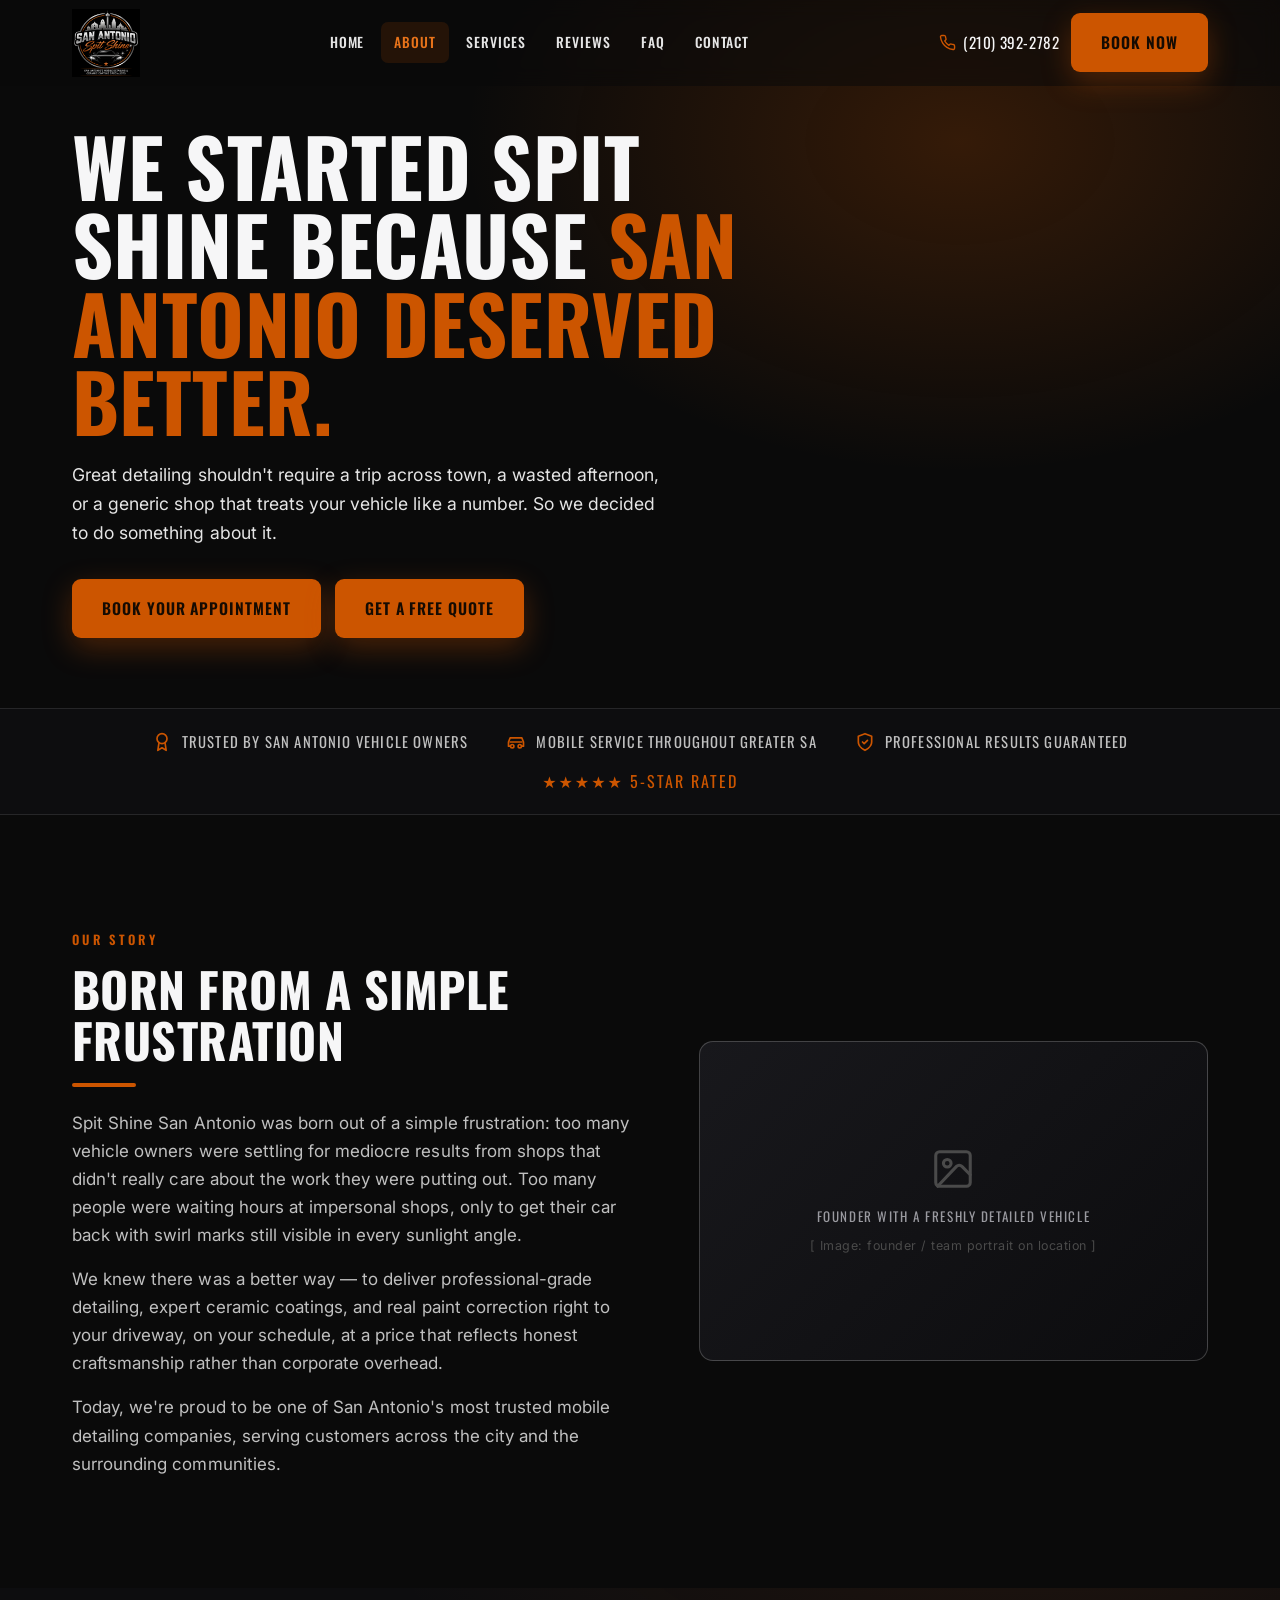
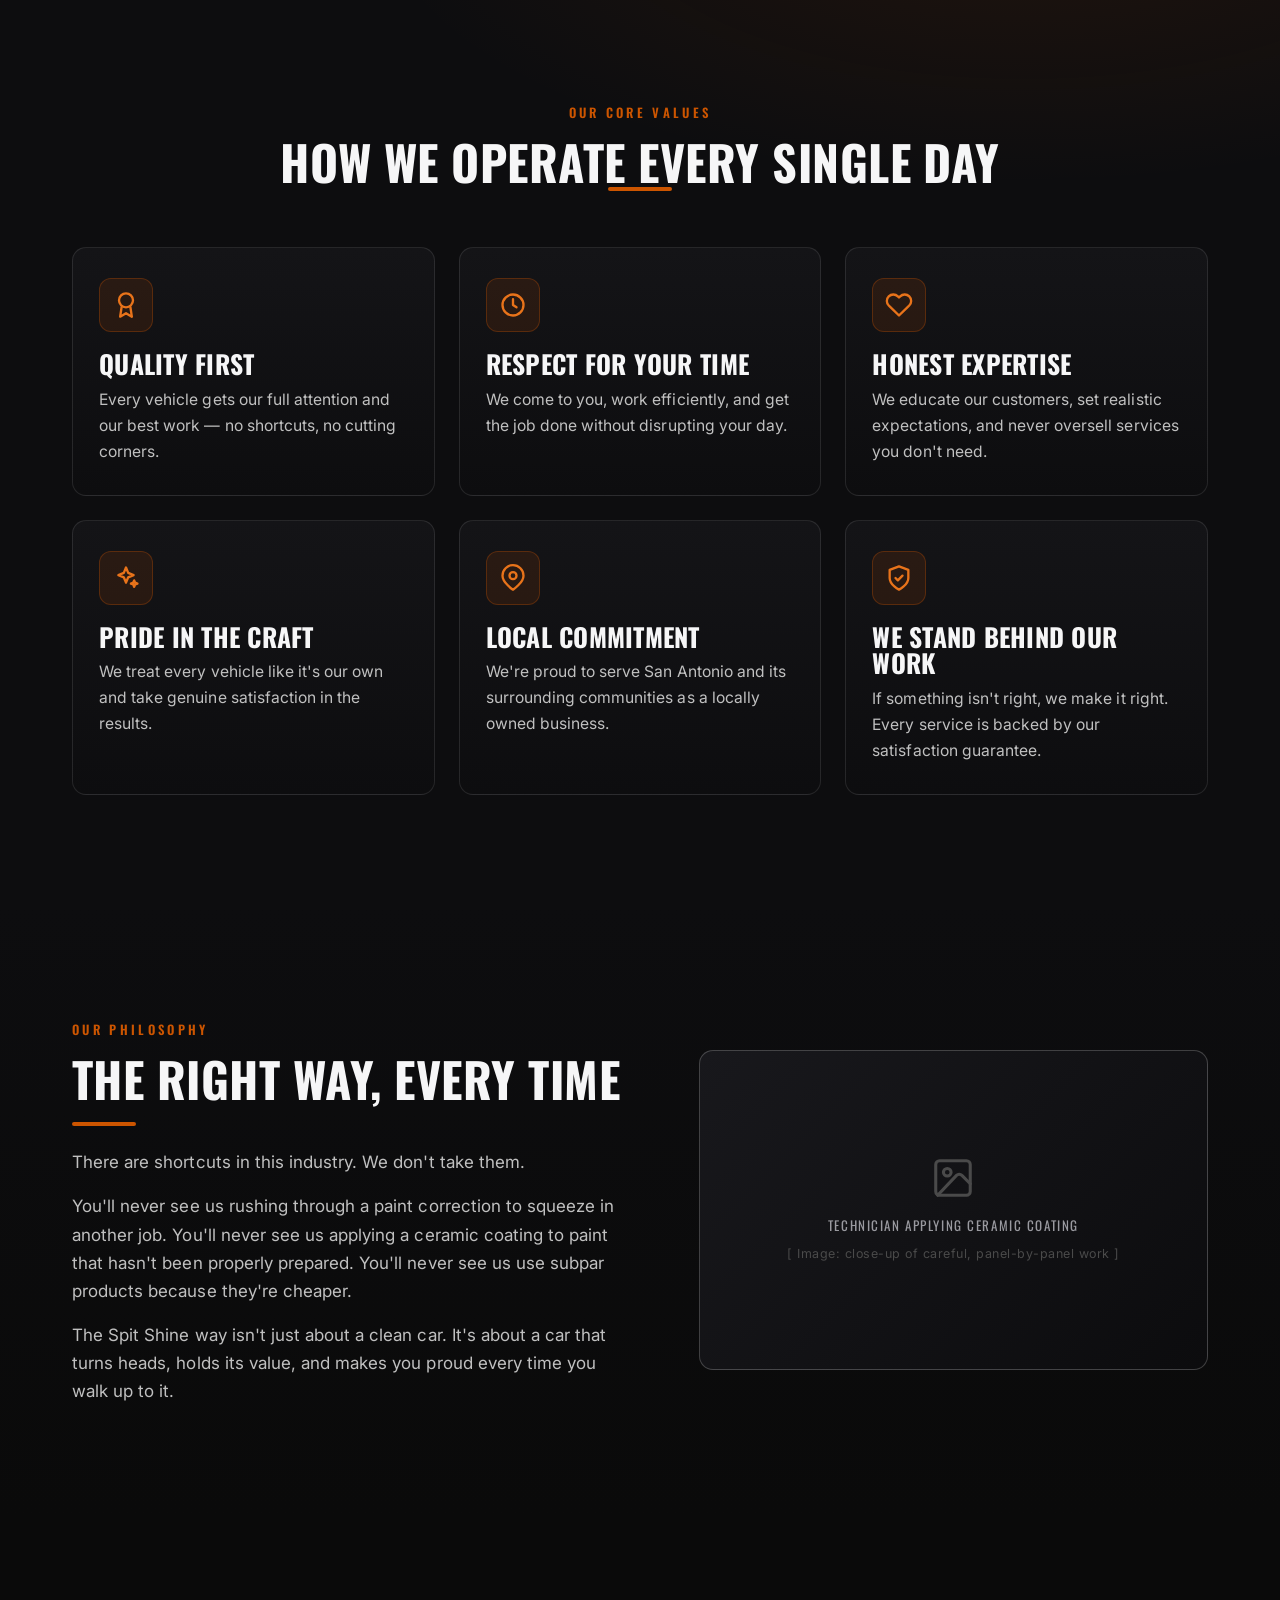
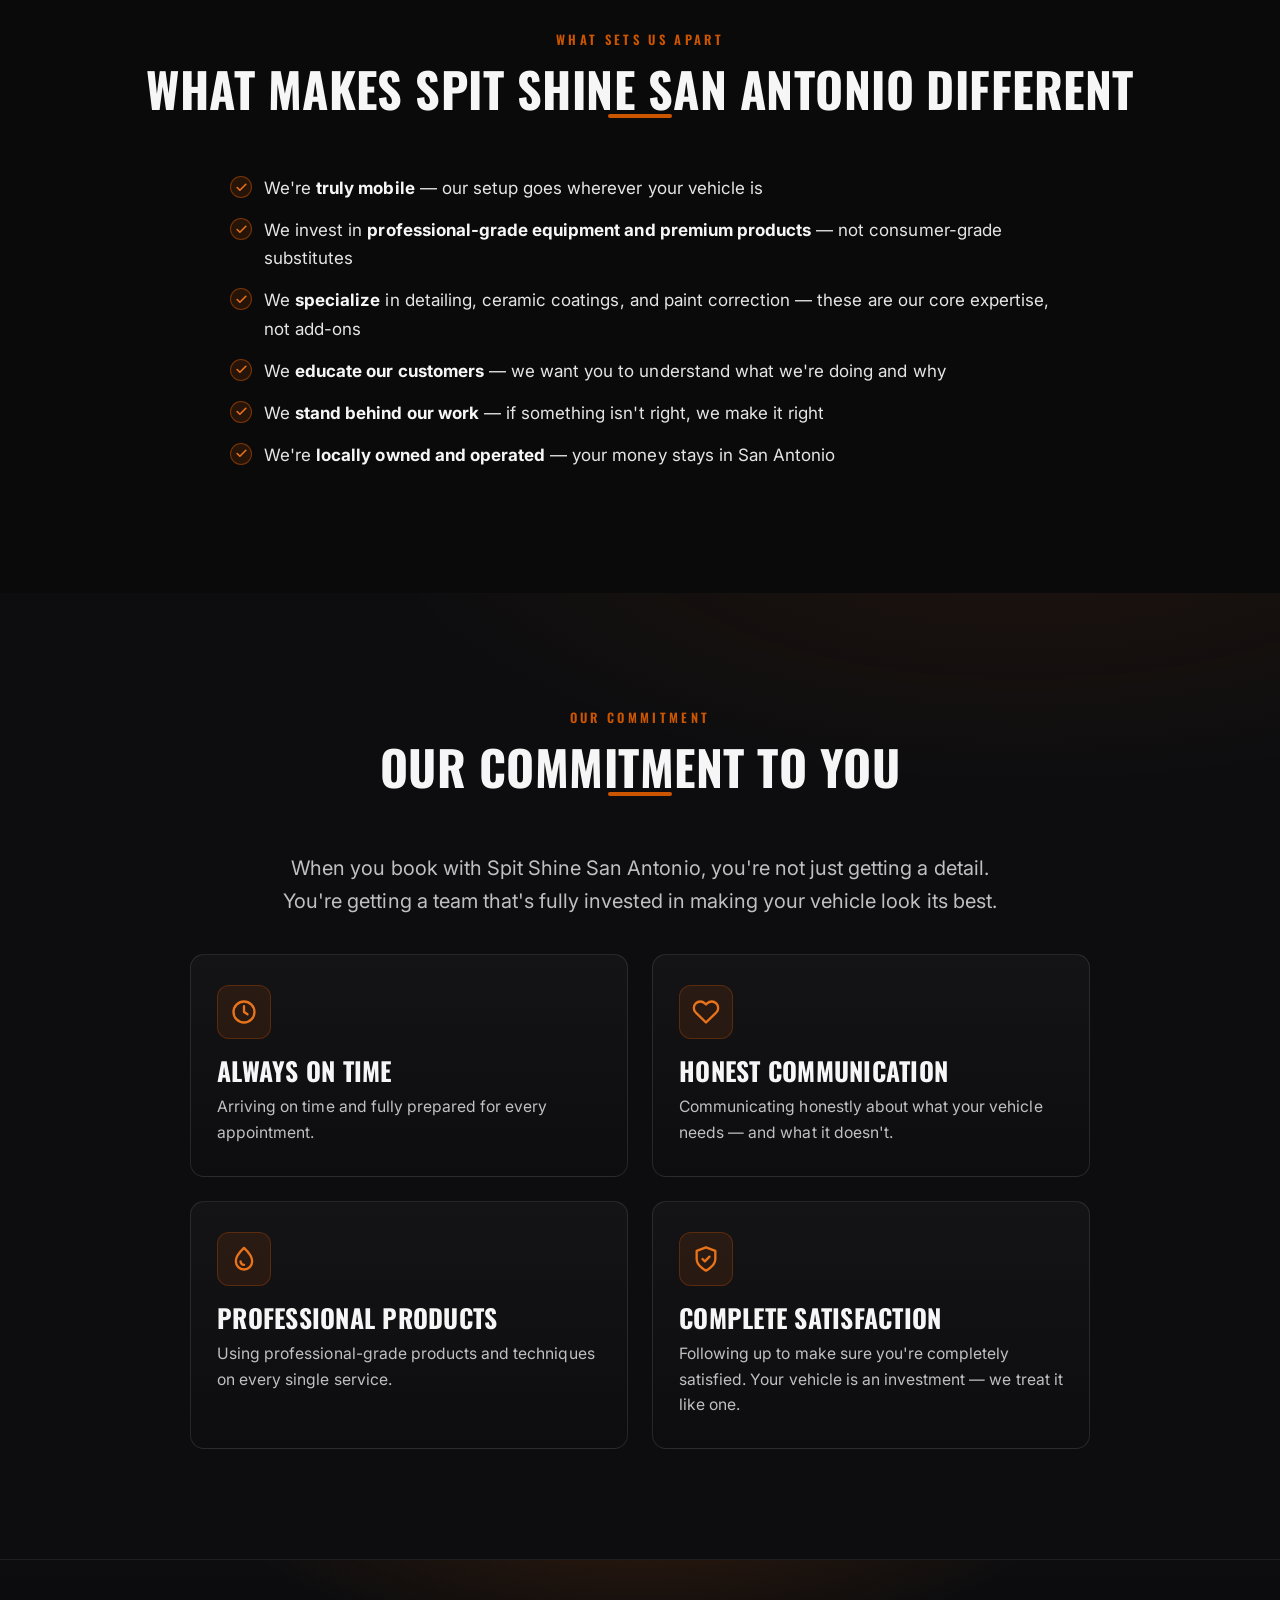
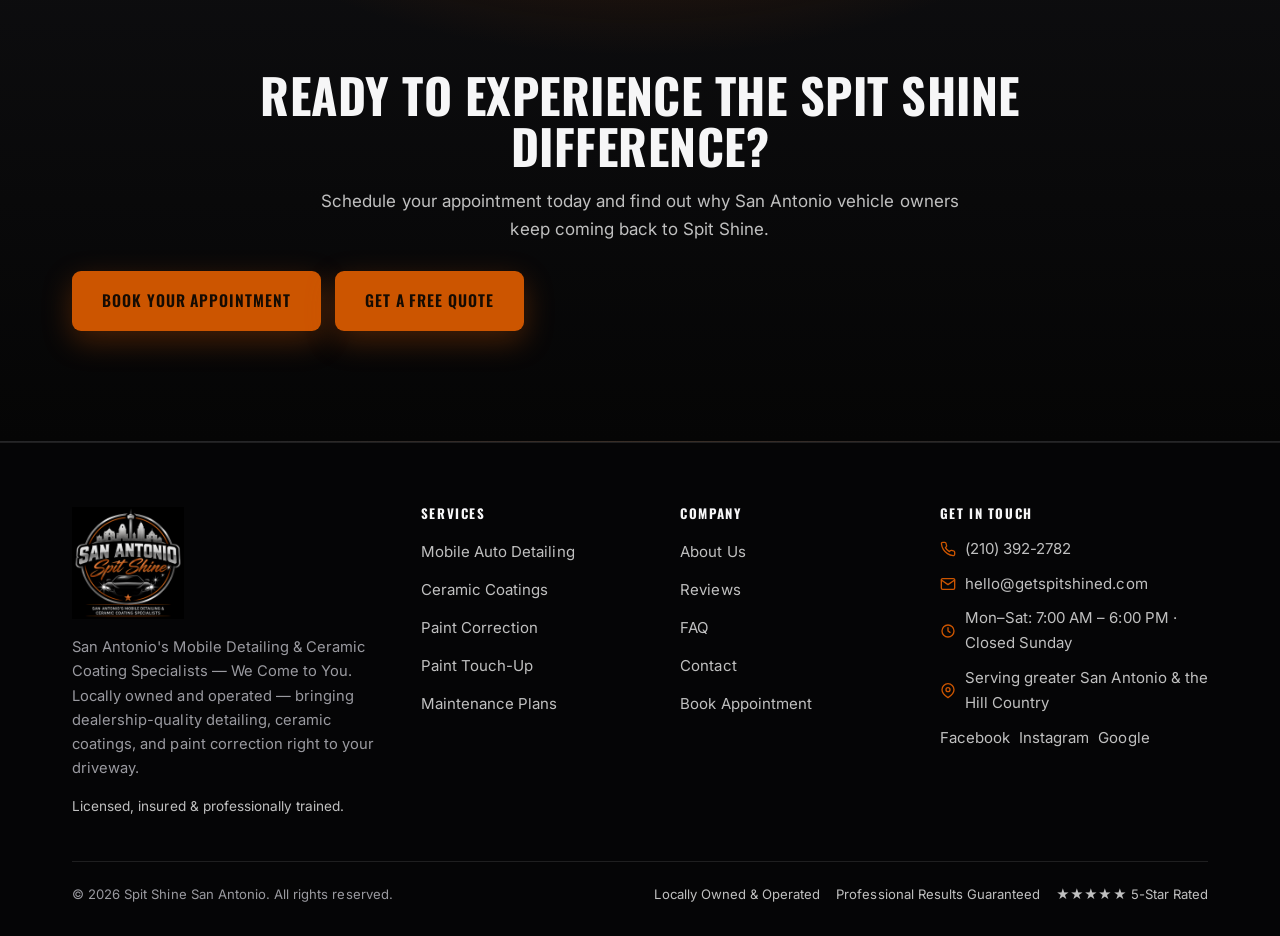
==== about.html @ 0feaf675 "SEO: set canonical domain to getspitshined.com + strengthen metadata - Point CONFIG["domain"] at htt" ====
<!DOCTYPE html>
<html lang="en">
<head>
<meta charset="UTF-8">
<meta name="viewport" content="width=device-width, initial-scale=1">
<title>About Spit Shine San Antonio | Locally Owned Mobile Detailing Experts</title>
<meta name="description" content="Learn about Spit Shine San Antonio — a locally owned mobile detailing, ceramic coating, and paint correction company serving the greater San Antonio area.">
<meta name="robots" content="index, follow, max-image-preview:large">
<link rel="canonical" href="https://getspitshined.com/about.html">
<meta name="theme-color" content="#0A0A0A">
<meta name="author" content="Spit Shine San Antonio">
<meta name="geo.region" content="US-TX">
<meta name="geo.placename" content="San Antonio, Texas">
<meta property="og:type" content="website">
<meta property="og:title" content="About Spit Shine San Antonio | Locally Owned Mobile Detailing Experts">
<meta property="og:description" content="Learn about Spit Shine San Antonio — a locally owned mobile detailing, ceramic coating, and paint correction company serving the greater San Antonio area.">
<meta property="og:site_name" content="Spit Shine San Antonio">
<meta property="og:locale" content="en_US">
<meta property="og:url" content="https://getspitshined.com/about.html">
<meta property="og:image" content="https://getspitshined.com/assets/logo.png">
<meta property="og:image:width" content="512">
<meta property="og:image:height" content="512">
<meta property="og:image:alt" content="Spit Shine San Antonio logo">
<meta name="twitter:card" content="summary_large_image">
<meta name="twitter:title" content="About Spit Shine San Antonio | Locally Owned Mobile Detailing Experts">
<meta name="twitter:description" content="Learn about Spit Shine San Antonio — a locally owned mobile detailing, ceramic coating, and paint correction company serving the greater San Antonio area.">
<meta name="twitter:image" content="https://getspitshined.com/assets/logo.png">
<link rel="icon" type="image/png" sizes="64x64" href="assets/favicon.png">
<link rel="apple-touch-icon" href="assets/logo.png">
<link rel="preconnect" href="https://fonts.googleapis.com">
<link rel="preconnect" href="https://fonts.gstatic.com" crossorigin>
<link href="https://fonts.googleapis.com/css2?family=Oswald:wght@500;600;700&family=Inter:wght@400;500;600;700&display=swap" rel="stylesheet">
<link rel="stylesheet" href="css/styles.css">
<link href="https://assets.calendly.com/assets/external/widget.css" rel="stylesheet">
<script src="https://assets.calendly.com/assets/external/widget.js" type="text/javascript" async></script>
<script type="application/ld+json">{"@context": "https://schema.org", "@type": "AutoDetailing", "@id": "https://getspitshined.com/#business", "name": "Spit Shine San Antonio", "image": "https://getspitshined.com/assets/logo.png", "logo": "https://getspitshined.com/assets/logo.png", "url": "https://getspitshined.com", "telephone": "+12103922782", "email": "hello@getspitshined.com", "priceRange": "$$", "slogan": "San Antonio's Mobile Detailing & Ceramic Coating Specialists \u2014 We Come to You.", "description": "Locally owned mobile auto detailing, ceramic coating, and paint correction serving San Antonio, TX and surrounding areas. We come to you.", "address": {"@type": "PostalAddress", "addressLocality": "San Antonio", "addressRegion": "TX", "addressCountry": "US"}, "geo": {"@type": "GeoCoordinates", "latitude": 29.4241, "longitude": -98.4936}, "areaServed": [{"@type": "City", "name": "San Antonio"}, {"@type": "City", "name": "Boerne"}, {"@type": "City", "name": "New Braunfels"}, {"@type": "City", "name": "Schertz"}, {"@type": "City", "name": "Cibolo"}, {"@type": "City", "name": "Converse"}, {"@type": "City", "name": "Universal City"}, {"@type": "City", "name": "Helotes"}, {"@type": "City", "name": "Leon Valley"}, {"@type": "City", "name": "Alamo Heights"}, {"@type": "City", "name": "Stone Oak"}, {"@type": "City", "name": "Windcrest"}, {"@type": "City", "name": "Live Oak"}, {"@type": "City", "name": "Olmos Park"}], "openingHoursSpecification": [{"@type": "OpeningHoursSpecification", "dayOfWeek": ["Monday", "Tuesday", "Wednesday", "Thursday", "Friday", "Saturday"], "opens": "07:00", "closes": "18:00"}], "sameAs": [], "makesOffer": [{"@type": "Offer", "itemOffered": {"@type": "Service", "name": "Mobile Auto Detailing"}}, {"@type": "Offer", "itemOffered": {"@type": "Service", "name": "Ceramic Coating"}}, {"@type": "Offer", "itemOffered": {"@type": "Service", "name": "Paint Correction"}}, {"@type": "Offer", "itemOffered": {"@type": "Service", "name": "Paint Touch-Up"}}]}</script>
</head>
<body data-calendly="https://calendly.com/faulkner-rob14?background_color=000000&text_color=cb5b11&primary_color=9a9a9a">
<a class="skip-link" href="#main" style="position:absolute;left:-9999px;top:0;background:var(--orange);color:#150b02;padding:10px 16px;z-index:200;border-radius:0 0 8px 0;" onfocus="this.style.left='0'" onblur="this.style.left='-9999px'">Skip to content</a>
<header class="site-header">
  <div class="container nav">
    <a class="brand" href="index.html" aria-label="Spit Shine San Antonio home">
      <img class="brand-logo brand-logo--nav" src="assets/logo.png" width="512" height="512"
           alt="San Antonio Spit Shine — Mobile Detailing &amp; Ceramic Coating Specialists"
           decoding="async">
    </a>
    <nav class="nav-links" aria-label="Primary"><a href="index.html">Home</a><a href="about.html" class="active">About</a><a href="services.html">Services</a><a href="reviews.html">Reviews</a><a href="faq.html">FAQ</a><a href="contact.html">Contact</a></nav>
    <div class="nav-cta">
      <a class="nav-phone" href="tel:+12103922782"><svg viewBox="0 0 24 24" fill="none" stroke="currentColor" stroke-width="2" stroke-linecap="round" stroke-linejoin="round"><path d="M22 16.92v3a2 2 0 0 1-2.18 2 19.79 19.79 0 0 1-8.63-3.07 19.5 19.5 0 0 1-6-6 19.79 19.79 0 0 1-3.07-8.67A2 2 0 0 1 4.11 2h3a2 2 0 0 1 2 1.72c.13.96.36 1.9.7 2.81a2 2 0 0 1-.45 2.11L8.09 9.91a16 16 0 0 0 6 6l1.27-1.27a2 2 0 0 1 2.11-.45c.91.34 1.85.57 2.81.7A2 2 0 0 1 22 16.92z"/></svg>(210) 392-2782</a>
      <a class="btn btn-primary" href="book.html">Book Now</a>
      <button class="nav-toggle" aria-label="Toggle menu" aria-expanded="false" aria-controls="primary-nav"><span></span></button>
    </div>
  </div>
</header>
<main id="main">
<section class="hero hero--page">
  <div class="hero-bg"></div>
  <div class="container"><div class="hero-inner reveal">
    <h1>We Started Spit Shine Because <span class="accent">San Antonio Deserved Better.</span></h1><p class="hero-sub">Great detailing shouldn't require a trip across town, a wasted afternoon, or a generic shop that treats your vehicle like a number. So we decided to do something about it.</p><div class="btn-row"><a class="btn btn-primary" href="book.html">Book Your Appointment</a><a class="btn btn-primary" href="contact.html">Get a Free Quote</a></div>
  </div></div>
</section>
<section class="trustbar"><div class="container"><div class="trust-item"><svg viewBox="0 0 24 24" fill="none" stroke="currentColor" stroke-width="2" stroke-linecap="round" stroke-linejoin="round"><circle cx="12" cy="8" r="6"/><path d="M8.21 13.89 7 22l5-3 5 3-1.21-8.11"/></svg><span>Trusted by San Antonio Vehicle Owners</span></div><div class="trust-item"><svg viewBox="0 0 24 24" fill="none" stroke="currentColor" stroke-width="2" stroke-linecap="round" stroke-linejoin="round"><path d="M5 17H3v-5l2-5h14l2 5v5h-2"/><path d="M5 12h14"/><circle cx="7.5" cy="17" r="2"/><circle cx="16.5" cy="17" r="2"/></svg><span>Mobile Service Throughout Greater SA</span></div><div class="trust-item"><svg viewBox="0 0 24 24" fill="none" stroke="currentColor" stroke-width="2" stroke-linecap="round" stroke-linejoin="round"><path d="M12 22s8-4 8-10V5l-8-3-8 3v7c0 6 8 10 8 10z"/><polyline points="9 12 11 14 15 10"/></svg><span>Professional Results Guaranteed</span></div><div class="trust-item"><span class="stars">★★★★★ 5-Star Rated</span></div></div></section><section class="section"><div class="container"><div class="split">
          <div class="body reveal">
            <span class="eyebrow">Our Story</span>
            <h2>Born From a Simple Frustration</h2>
            <div class="divider-orange" style="margin-bottom:22px"></div>
            <p>Spit Shine San Antonio was born out of a simple frustration: too many vehicle owners
            were settling for mediocre results from shops that didn't really care about the work they
            were putting out. Too many people were waiting hours at impersonal shops, only to get their
            car back with swirl marks still visible in every sunlight angle.</p>
            <p>We knew there was a better way — to deliver professional-grade detailing, expert ceramic
            coatings, and real paint correction right to your driveway, on your schedule, at a price that
            reflects honest craftsmanship rather than corporate overhead.</p>
            <p>Today, we're proud to be one of San Antonio's most trusted mobile detailing companies,
            serving customers across the city and the surrounding communities.</p>
          </div>
          <div class="media reveal"><div class="ph"><svg viewBox="0 0 24 24" fill="none" stroke="currentColor" stroke-width="1.6" stroke-linecap="round" stroke-linejoin="round"><rect x="3" y="3" width="18" height="18" rx="2"/><circle cx="9" cy="9" r="2"/><path d="m21 15-4.35-4.35a2 2 0 0 0-2.83 0L4 21"/></svg>Founder With a Freshly Detailed Vehicle<small>[ Image: founder / team portrait on location ]</small></div></div>
        </div></div></section><section class="section section--alt"><div class="container"><div class="section-head center reveal"><span class="eyebrow">Our Core Values</span><h2>How We Operate Every Single Day</h2><div class="divider-orange"></div></div>
        <div class="grid grid-3">
          <div class="card reveal"><div class="icon"><svg viewBox="0 0 24 24" fill="none" stroke="currentColor" stroke-width="2" stroke-linecap="round" stroke-linejoin="round"><circle cx="12" cy="8" r="6"/><path d="M8.21 13.89 7 22l5-3 5 3-1.21-8.11"/></svg></div><h3>Quality First</h3><p>Every vehicle gets our full attention and our best work — no shortcuts, no cutting corners.</p></div>
          <div class="card reveal"><div class="icon"><svg viewBox="0 0 24 24" fill="none" stroke="currentColor" stroke-width="2" stroke-linecap="round" stroke-linejoin="round"><circle cx="12" cy="12" r="9"/><polyline points="12 7 12 12 15 14"/></svg></div><h3>Respect for Your Time</h3><p>We come to you, work efficiently, and get the job done without disrupting your day.</p></div>
          <div class="card reveal"><div class="icon"><svg viewBox="0 0 24 24" fill="none" stroke="currentColor" stroke-width="2" stroke-linecap="round" stroke-linejoin="round"><path d="M20.8 4.6a5.5 5.5 0 0 0-7.8 0L12 5.6l-1-1a5.5 5.5 0 0 0-7.8 7.8l1 1L12 21l7.8-7.6 1-1a5.5 5.5 0 0 0 0-7.8z"/></svg></div><h3>Honest Expertise</h3><p>We educate our customers, set realistic expectations, and never oversell services you don't need.</p></div>
          <div class="card reveal"><div class="icon"><svg viewBox="0 0 24 24" fill="none" stroke="currentColor" stroke-width="2" stroke-linecap="round" stroke-linejoin="round"><path d="M12 3l1.9 4.6L18.5 9.5 13.9 11.4 12 16l-1.9-4.6L5.5 9.5l4.6-1.9L12 3z"/><path d="M19 14l.8 2 2 .8-2 .8-.8 2-.8-2-2-.8 2-.8.8-2z"/></svg></div><h3>Pride in the Craft</h3><p>We treat every vehicle like it's our own and take genuine satisfaction in the results.</p></div>
          <div class="card reveal"><div class="icon"><svg viewBox="0 0 24 24" fill="none" stroke="currentColor" stroke-width="2" stroke-linecap="round" stroke-linejoin="round"><path d="M21 10c0 6-9 12-9 12s-9-6-9-12a9 9 0 0 1 18 0z"/><circle cx="12" cy="10" r="3"/></svg></div><h3>Local Commitment</h3><p>We're proud to serve San Antonio and its surrounding communities as a locally owned business.</p></div>
          <div class="card reveal"><div class="icon"><svg viewBox="0 0 24 24" fill="none" stroke="currentColor" stroke-width="2" stroke-linecap="round" stroke-linejoin="round"><path d="M12 22s8-4 8-10V5l-8-3-8 3v7c0 6 8 10 8 10z"/><polyline points="9 12 11 14 15 10"/></svg></div><h3>We Stand Behind Our Work</h3><p>If something isn't right, we make it right. Every service is backed by our satisfaction guarantee.</p></div>
        </div></div></section><section class="section section--panel"><div class="container"><div class="split reverse">
          <div class="media reveal"><div class="ph"><svg viewBox="0 0 24 24" fill="none" stroke="currentColor" stroke-width="1.6" stroke-linecap="round" stroke-linejoin="round"><rect x="3" y="3" width="18" height="18" rx="2"/><circle cx="9" cy="9" r="2"/><path d="m21 15-4.35-4.35a2 2 0 0 0-2.83 0L4 21"/></svg>Technician Applying Ceramic Coating<small>[ Image: close-up of careful, panel-by-panel work ]</small></div></div>
          <div class="body reveal">
            <span class="eyebrow">Our Philosophy</span>
            <h2>The Right Way, Every Time</h2>
            <div class="divider-orange" style="margin-bottom:22px"></div>
            <p>There are shortcuts in this industry. We don't take them.</p>
            <p>You'll never see us rushing through a paint correction to squeeze in another job. You'll
            never see us applying a ceramic coating to paint that hasn't been properly prepared. You'll
            never see us use subpar products because they're cheaper.</p>
            <p>The Spit Shine way isn't just about a clean car. It's about a car that turns heads,
            holds its value, and makes you proud every time you walk up to it.</p>
          </div>
        </div></div></section><section class="section"><div class="container"><div class="section-head center reveal"><span class="eyebrow">What Sets Us Apart</span><h2>What Makes Spit Shine San Antonio Different</h2><div class="divider-orange"></div></div>
        <div style="max-width:820px;margin:0 auto">
        <ul class="checklist"><li>We're <strong>truly mobile</strong> — our setup goes wherever your vehicle is</li><li>We invest in <strong>professional-grade equipment and premium products</strong> — not consumer-grade substitutes</li><li>We <strong>specialize</strong> in detailing, ceramic coatings, and paint correction — these are our core expertise, not add-ons</li><li>We <strong>educate our customers</strong> — we want you to understand what we're doing and why</li><li>We <strong>stand behind our work</strong> — if something isn't right, we make it right</li><li>We're <strong>locally owned and operated</strong> — your money stays in San Antonio</li></ul>
        </div></div></section><section class="section section--alt"><div class="container"><div class="section-head center reveal"><span class="eyebrow">Our Commitment</span><h2>Our Commitment to You</h2><div class="divider-orange"></div></div>
        <div style="max-width:760px;margin:0 auto;text-align:center">
          <p class="lead">When you book with Spit Shine San Antonio, you're not just getting a detail.
          You're getting a team that's fully invested in making your vehicle look its best.</p>
        </div>
        <div class="grid grid-2" style="max-width:900px;margin:36px auto 0">
          <div class="card reveal"><div class="icon"><svg viewBox="0 0 24 24" fill="none" stroke="currentColor" stroke-width="2" stroke-linecap="round" stroke-linejoin="round"><circle cx="12" cy="12" r="9"/><polyline points="12 7 12 12 15 14"/></svg></div><h3>Always On Time</h3><p>Arriving on time and fully prepared for every appointment.</p></div>
          <div class="card reveal"><div class="icon"><svg viewBox="0 0 24 24" fill="none" stroke="currentColor" stroke-width="2" stroke-linecap="round" stroke-linejoin="round"><path d="M20.8 4.6a5.5 5.5 0 0 0-7.8 0L12 5.6l-1-1a5.5 5.5 0 0 0-7.8 7.8l1 1L12 21l7.8-7.6 1-1a5.5 5.5 0 0 0 0-7.8z"/></svg></div><h3>Honest Communication</h3><p>Communicating honestly about what your vehicle needs — and what it doesn't.</p></div>
          <div class="card reveal"><div class="icon"><svg viewBox="0 0 24 24" fill="none" stroke="currentColor" stroke-width="2" stroke-linecap="round" stroke-linejoin="round"><path d="M12 2.5C12 2.5 5 9 5 14a7 7 0 0 0 14 0c0-5-7-11.5-7-11.5z"/><path d="M9 14a3 3 0 0 0 3 3"/></svg></div><h3>Professional Products</h3><p>Using professional-grade products and techniques on every single service.</p></div>
          <div class="card reveal"><div class="icon"><svg viewBox="0 0 24 24" fill="none" stroke="currentColor" stroke-width="2" stroke-linecap="round" stroke-linejoin="round"><path d="M12 22s8-4 8-10V5l-8-3-8 3v7c0 6 8 10 8 10z"/><polyline points="9 12 11 14 15 10"/></svg></div><h3>Complete Satisfaction</h3><p>Following up to make sure you're completely satisfied. Your vehicle is an investment — we treat it like one.</p></div>
        </div></div></section><section class="section cta-band">
  <div class="container reveal">
    <h2>Ready to Experience the Spit Shine Difference?</h2><p>Schedule your appointment today and find out why San Antonio vehicle owners keep coming back to Spit Shine.</p>
    <div class="btn-row"><a class="btn btn-primary" href="book.html">Book Your Appointment</a><a class="btn btn-primary" href="contact.html">Get a Free Quote</a></div>
  </div></section>
</main>
<footer class="site-footer">
  <div class="container">
    <div class="footer-grid">
      <div class="footer-about">
        <a class="brand" href="index.html">
          <img class="brand-logo brand-logo--footer" src="assets/logo.png" width="512" height="512"
               alt="San Antonio Spit Shine — Mobile Detailing &amp; Ceramic Coating Specialists"
               loading="lazy" decoding="async"></a>
        <p>San Antonio's Mobile Detailing & Ceramic Coating Specialists — We Come to You. Locally owned and operated — bringing dealership-quality
        detailing, ceramic coatings, and paint correction right to your driveway.</p>
        <p style="margin-top:14px;color:var(--silver);font-size:.85rem">Licensed, insured &amp; professionally trained.</p>
      </div>
      <div class="footer-col"><h4>Services</h4><ul><li><a href="services.html">Mobile Auto Detailing</a></li><li><a href="ceramic-coatings.html">Ceramic Coatings</a></li><li><a href="paint-correction.html">Paint Correction</a></li><li><a href="services.html#touchup">Paint Touch-Up</a></li><li><a href="services.html#maintenance">Maintenance Plans</a></li></ul></div>
      <div class="footer-col"><h4>Company</h4><ul><li><a href="about.html">About Us</a></li><li><a href="reviews.html">Reviews</a></li><li><a href="faq.html">FAQ</a></li><li><a href="contact.html">Contact</a></li><li><a href="book.html">Book Appointment</a></li></ul></div>
      <div class="footer-col footer-contact">
        <h4>Get In Touch</h4>
        <a href="tel:+12103922782"><svg viewBox="0 0 24 24" fill="none" stroke="currentColor" stroke-width="2" stroke-linecap="round" stroke-linejoin="round"><path d="M22 16.92v3a2 2 0 0 1-2.18 2 19.79 19.79 0 0 1-8.63-3.07 19.5 19.5 0 0 1-6-6 19.79 19.79 0 0 1-3.07-8.67A2 2 0 0 1 4.11 2h3a2 2 0 0 1 2 1.72c.13.96.36 1.9.7 2.81a2 2 0 0 1-.45 2.11L8.09 9.91a16 16 0 0 0 6 6l1.27-1.27a2 2 0 0 1 2.11-.45c.91.34 1.85.57 2.81.7A2 2 0 0 1 22 16.92z"/></svg>(210) 392-2782</a>
        <a href="mailto:hello@getspitshined.com"><svg viewBox="0 0 24 24" fill="none" stroke="currentColor" stroke-width="2" stroke-linecap="round" stroke-linejoin="round"><rect x="2" y="4" width="20" height="16" rx="2"/><path d="m22 6-10 7L2 6"/></svg>hello@getspitshined.com</a>
        <p><svg viewBox="0 0 24 24" fill="none" stroke="currentColor" stroke-width="2" stroke-linecap="round" stroke-linejoin="round"><circle cx="12" cy="12" r="9"/><polyline points="12 7 12 12 15 14"/></svg>Mon–Sat: 7:00 AM – 6:00 PM · Closed Sunday</p>
        <p><svg viewBox="0 0 24 24" fill="none" stroke="currentColor" stroke-width="2" stroke-linecap="round" stroke-linejoin="round"><path d="M21 10c0 6-9 12-9 12s-9-6-9-12a9 9 0 0 1 18 0z"/><circle cx="12" cy="10" r="3"/></svg>Serving greater San Antonio &amp; the Hill Country</p>
        <p style="margin-top:8px"><a href="#" aria-label="Facebook">Facebook</a> <a href="#" aria-label="Instagram">Instagram</a> <a href="#" aria-label="Google">Google</a></p>
      </div>
    </div>
    <div class="footer-bottom">
      <span>&copy; <span data-year>2026</span> Spit Shine San Antonio. All rights reserved.</span>
      <span class="badges">
        <span>Locally Owned &amp; Operated</span>
        <span>Professional Results Guaranteed</span>
        <span>★★★★★ 5-Star Rated</span>
      </span>
    </div>
  </div>
</footer>
<div class="mobile-cta">
  <a class="m-call" href="tel:+12103922782"><svg viewBox="0 0 24 24" fill="none" stroke="currentColor" stroke-width="2" stroke-linecap="round" stroke-linejoin="round"><path d="M22 16.92v3a2 2 0 0 1-2.18 2 19.79 19.79 0 0 1-8.63-3.07 19.5 19.5 0 0 1-6-6 19.79 19.79 0 0 1-3.07-8.67A2 2 0 0 1 4.11 2h3a2 2 0 0 1 2 1.72c.13.96.36 1.9.7 2.81a2 2 0 0 1-.45 2.11L8.09 9.91a16 16 0 0 0 6 6l1.27-1.27a2 2 0 0 1 2.11-.45c.91.34 1.85.57 2.81.7A2 2 0 0 1 22 16.92z"/></svg> Call</a>
  <a class="m-quote" href="contact.html"><svg viewBox="0 0 24 24" fill="none" stroke="currentColor" stroke-width="2" stroke-linecap="round" stroke-linejoin="round"><rect x="3" y="4" width="18" height="18" rx="2"/><line x1="16" y1="2" x2="16" y2="6"/><line x1="8" y1="2" x2="8" y2="6"/><line x1="3" y1="10" x2="21" y2="10"/></svg> Free Quote</a>
</div>
<script src="js/main.js" defer></script>
</body>
</html>
---- css/styles.css ----
/* =================================================================
   SPIT SHINE SAN ANTONIO — Master Stylesheet
   Premium automotive luxury aesthetic | Mobile-first
   Brand palette:
     Burnt Orange  #CC5500   (primary accent / CTAs)
     Deep Black    #0A0A0A   (base)
     Silver        #C0C0C0   (secondary text / accents)
     Graphite      #4A4A4A   (borders / muted)
     Light Gray    #E5E5E5   (body text on dark)
   ================================================================= */

/* ---------- Design tokens ---------- */
:root {
  --orange:        #CC5500;
  --orange-bright: #e8731a;
  --orange-deep:   #a8470a;
  --black:         #0A0A0A;
  --ink:           #0d0d0f;
  --panel:         #141417;
  --panel-2:       #1b1b1f;
  --silver:        #C0C0C0;
  --graphite:      #4A4A4A;
  --light:         #E5E5E5;
  --white:         #f6f6f7;
  --muted:         #9a9aa0;

  --line: rgba(192,192,192,.14);
  --line-strong: rgba(192,192,192,.28);

  --shadow-sm: 0 2px 8px rgba(0,0,0,.4);
  --shadow-md: 0 14px 40px rgba(0,0,0,.5);
  --shadow-orange: 0 10px 30px rgba(204,85,0,.32);

  --radius: 14px;
  --radius-sm: 9px;
  --container: 1180px;

  --font-display: "Oswald", "Arial Narrow", system-ui, sans-serif;
  --font-body: "Inter", system-ui, -apple-system, Segoe UI, Roboto, Arial, sans-serif;

  --nav-h: 86px;
}

/* ---------- Reset / base ---------- */
*, *::before, *::after { box-sizing: border-box; }
* { margin: 0; }
html { scroll-behavior: smooth; -webkit-text-size-adjust: 100%; }
body {
  font-family: var(--font-body);
  background: var(--black);
  color: var(--light);
  line-height: 1.65;
  font-size: 17px;
  letter-spacing: .002em;
  overflow-x: hidden;
  -webkit-font-smoothing: antialiased;
}
img, svg { display: block; max-width: 100%; }
a { color: var(--orange-bright); text-decoration: none; transition: color .2s ease; }
a:hover { color: var(--orange); }
ul { list-style: none; padding: 0; }

h1, h2, h3, h4 {
  font-family: var(--font-display);
  font-weight: 700;
  line-height: 1.05;
  text-transform: uppercase;
  letter-spacing: .01em;
  color: var(--white);
}
h2 { font-size: clamp(1.9rem, 4.2vw, 3rem); }
h3 { font-size: clamp(1.25rem, 2.4vw, 1.6rem); }
h4 { font-size: 1.05rem; letter-spacing: .04em; }
p { color: var(--light); }
.lead { font-size: clamp(1.05rem, 2vw, 1.25rem); color: var(--silver); }

:focus-visible { outline: 3px solid var(--orange-bright); outline-offset: 3px; border-radius: 4px; }

/* ---------- Layout helpers ---------- */
.container { width: 100%; max-width: var(--container); margin: 0 auto; padding: 0 22px; }
.section { padding: clamp(56px, 9vw, 110px) 0; position: relative; }
.section--tight { padding: clamp(40px, 6vw, 70px) 0; }
.section--panel { background: linear-gradient(180deg, var(--ink), var(--black)); }
.section--alt { background:
   radial-gradient(1100px 480px at 80% -10%, rgba(204,85,0,.10), transparent 60%),
   var(--ink); }
.center { text-align: center; }
.narrow { max-width: 760px; margin-left: auto; margin-right: auto; }

.eyebrow {
  font-family: var(--font-display);
  text-transform: uppercase;
  letter-spacing: .26em;
  font-size: .8rem;
  font-weight: 600;
  color: var(--orange);
  margin-bottom: 14px;
  display: inline-block;
}
.section-head { margin-bottom: clamp(34px, 5vw, 56px); }
.section-head p { color: var(--silver); margin-top: 14px; max-width: 720px; }
.section-head.center p { margin-left: auto; margin-right: auto; }

.divider-orange { width: 64px; height: 4px; background: var(--orange); border-radius: 2px; }
.center .divider-orange { margin: 0 auto; }

/* ---------- Buttons ---------- */
.btn {
  display: inline-flex; align-items: center; gap: .55em;
  font-family: var(--font-display);
  text-transform: uppercase;
  letter-spacing: .06em;
  font-weight: 600;
  font-size: .98rem;
  padding: 15px 28px;
  border-radius: var(--radius-sm);
  border: 2px solid transparent;
  cursor: pointer;
  transition: transform .18s ease, box-shadow .2s ease, background .2s ease, border-color .2s ease, color .2s ease;
  white-space: nowrap;
}
.btn svg { width: 18px; height: 18px; }
.btn-primary { background: var(--orange); color: #150b02; box-shadow: var(--shadow-orange); }
.btn-primary:hover { background: var(--orange-bright); color: #150b02; transform: translateY(-2px); box-shadow: 0 16px 38px rgba(204,85,0,.42); }
.btn-secondary { background: transparent; color: var(--white); border-color: var(--line-strong); }
.btn-secondary:hover { border-color: var(--orange); color: var(--white); transform: translateY(-2px); background: rgba(204,85,0,.08); }
.btn-ghost { background: rgba(255,255,255,.05); color: var(--white); border-color: var(--line); }
.btn-ghost:hover { border-color: var(--orange); color: var(--white); }
.btn-lg { padding: 18px 34px; font-size: 1.05rem; }
.btn-block { width: 100%; justify-content: center; }
.btn-row { display: flex; flex-wrap: wrap; gap: 14px; }
.center .btn-row { justify-content: center; }

/* ---------- Header / Nav ---------- */
.site-header {
  position: fixed; inset: 0 0 auto 0; z-index: 100;
  height: var(--nav-h);
  display: flex; align-items: center;
  background: rgba(10,10,10,.55);
  backdrop-filter: blur(10px);
  border-bottom: 1px solid transparent;
  transition: background .25s ease, border-color .25s ease;
}
.site-header.scrolled { background: rgba(8,8,9,.92); border-bottom-color: var(--line); box-shadow: var(--shadow-sm); }
.nav { display: flex; align-items: center; justify-content: space-between; width: 100%; gap: 18px; }
.brand { display: flex; align-items: center; gap: 11px; font-family: var(--font-display); }
.brand:hover { color: inherit; }
.brand .mark { width: 38px; height: 38px; flex: none; }
.brand-logo { width: auto; flex: none; }
.brand-logo--nav { height: 68px; }
.brand-logo--footer { height: 112px; }
.brand .brand-text { line-height: 1; }
.brand .brand-name {
  display: block; font-weight: 700; text-transform: uppercase;
  letter-spacing: .04em; color: var(--white); font-size: 1.18rem;
}
.brand .brand-sub { display: block; font-size: .62rem; letter-spacing: .28em; color: var(--orange); text-transform: uppercase; font-family: var(--font-body); font-weight: 600; margin-top: 2px; }

.nav-links { display: flex; align-items: center; gap: 4px; }
.nav-links a {
  color: var(--light); font-family: var(--font-display); text-transform: uppercase;
  font-size: .86rem; letter-spacing: .07em; font-weight: 500;
  padding: 9px 13px; border-radius: 7px;
}
.nav-links a:hover, .nav-links a.active { color: var(--white); background: rgba(204,85,0,.14); }
.nav-links a.active { color: var(--orange-bright); }
.nav-cta { display: flex; align-items: center; gap: 12px; }
.nav-phone { display: inline-flex; align-items: center; gap: 7px; color: var(--white); font-family: var(--font-display); letter-spacing: .04em; font-size: .95rem; }
.nav-phone:hover { color: var(--orange-bright); }
.nav-phone svg { width: 17px; height: 17px; color: var(--orange); }

.nav-toggle {
  display: none; width: 46px; height: 42px; border: 1px solid var(--line-strong);
  background: rgba(255,255,255,.04); border-radius: 9px; cursor: pointer; padding: 0;
  align-items: center; justify-content: center;
}
.nav-toggle span, .nav-toggle span::before, .nav-toggle span::after {
  content: ""; display: block; width: 20px; height: 2px; background: var(--white);
  border-radius: 2px; transition: transform .25s ease, opacity .2s ease; position: relative;
}
.nav-toggle span::before { position: absolute; top: -6px; }
.nav-toggle span::after { position: absolute; top: 6px; }
.nav-toggle[aria-expanded="true"] span { background: transparent; }
.nav-toggle[aria-expanded="true"] span::before { transform: translateY(6px) rotate(45deg); }
.nav-toggle[aria-expanded="true"] span::after { transform: translateY(-6px) rotate(-45deg); }

/* ---------- Hero ---------- */
.hero {
  position: relative; min-height: 88vh; display: flex; align-items: center;
  padding: calc(var(--nav-h) + 40px) 0 70px;
  overflow: hidden;
}
.hero--page { min-height: 60vh; }
.hero-bg { position: absolute; inset: 0; z-index: 0; }
.hero-bg::after {
  content: ""; position: absolute; inset: 0;
  background:
    radial-gradient(900px 600px at 75% 20%, rgba(204,85,0,.22), transparent 55%),
    linear-gradient(180deg, rgba(10,10,10,.55) 0%, rgba(10,10,10,.78) 55%, var(--black) 100%);
}
.hero-bg .photo {
  position: absolute; inset: 0; width: 100%; height: 100%;
  object-fit: cover; opacity: .5; filter: saturate(.9) contrast(1.05);
}
.hero .container { position: relative; z-index: 2; }
.hero-inner { max-width: 760px; }
.hero h1 {
  font-size: clamp(2.6rem, 7vw, 5rem);
  line-height: .98; letter-spacing: .005em;
}
.hero h1 .accent { color: var(--orange); }
.hero .slogan {
  font-family: var(--font-display); text-transform: uppercase; letter-spacing: .04em;
  color: var(--silver); font-size: clamp(1rem, 2.4vw, 1.45rem); font-weight: 500;
  margin-top: 18px;
}
.hero .hero-sub { margin-top: 20px; font-size: 1.1rem; color: var(--light); max-width: 600px; }
.hero .btn-row { margin-top: 32px; }

/* ---------- Trust bar ---------- */
.trustbar { background: var(--ink); border-top: 1px solid var(--line); border-bottom: 1px solid var(--line); }
.trustbar .container { display: flex; flex-wrap: wrap; justify-content: center; gap: 14px 38px; padding-top: 20px; padding-bottom: 20px; }
.trust-item { display: flex; align-items: center; gap: 10px; color: var(--silver); font-size: .92rem; font-family: var(--font-display); text-transform: uppercase; letter-spacing: .08em; }
.trust-item svg { width: 20px; height: 20px; color: var(--orange); flex: none; }
.stars { color: var(--orange); letter-spacing: 2px; font-size: 1rem; }

/* ---------- Grid / cards ---------- */
.grid { display: grid; gap: 24px; }
.grid-2 { grid-template-columns: repeat(2, 1fr); }
.grid-3 { grid-template-columns: repeat(3, 1fr); }
.grid-4 { grid-template-columns: repeat(4, 1fr); }

.card {
  background: linear-gradient(180deg, var(--panel), var(--ink));
  border: 1px solid var(--line);
  border-radius: var(--radius);
  padding: 30px 26px;
  transition: transform .2s ease, border-color .2s ease, box-shadow .25s ease;
  position: relative; overflow: hidden;
}
.card:hover { transform: translateY(-4px); border-color: rgba(204,85,0,.5); box-shadow: var(--shadow-md); }
.card .icon {
  width: 54px; height: 54px; border-radius: 12px; margin-bottom: 18px;
  display: grid; place-items: center;
  background: rgba(204,85,0,.12); border: 1px solid rgba(204,85,0,.3);
}
.card .icon svg { width: 28px; height: 28px; color: var(--orange-bright); }
.card h3 { margin-bottom: 10px; }
.card p { color: var(--silver); font-size: .98rem; }
.card-link { display: inline-flex; align-items: center; gap: 6px; margin-top: 16px; font-family: var(--font-display); text-transform: uppercase; letter-spacing: .06em; font-size: .85rem; }
.card-link svg { width: 15px; height: 15px; flex: none; }

/* feature list with orange check */
.checklist li { position: relative; padding-left: 34px; margin-bottom: 14px; color: var(--light); }
.checklist li::before {
  content: ""; position: absolute; left: 0; top: 2px; width: 22px; height: 22px;
  border-radius: 50%; background: rgba(204,85,0,.15); border: 1px solid rgba(204,85,0,.5);
  background-image: url("data:image/svg+xml,%3Csvg xmlns='http://www.w3.org/2000/svg' viewBox='0 0 24 24' fill='none' stroke='%23e8731a' stroke-width='3' stroke-linecap='round' stroke-linejoin='round'%3E%3Cpolyline points='20 6 9 17 4 12'/%3E%3C/svg%3E");
  background-repeat: no-repeat; background-position: center; background-size: 13px;
}
.checklist li strong { color: var(--white); }
.checklist--tight li { margin-bottom: 9px; }

/* two-column split */
.split { display: grid; grid-template-columns: 1.05fr .95fr; gap: clamp(30px, 5vw, 64px); align-items: center; }
.split.reverse > :first-child { order: 2; }
.split h2 { margin-bottom: 18px; }
.split .body p + p { margin-top: 16px; }
.split .body p { color: var(--silver); }

/* media / image placeholder block */
.media {
  position: relative; border-radius: var(--radius); overflow: hidden;
  border: 1px solid var(--line-strong); min-height: 320px;
  background: linear-gradient(135deg, #18181c, #0c0c0e);
  display: grid; place-items: center; text-align: center;
}
.media img { position: absolute; inset: 0; width: 100%; height: 100%; object-fit: cover; }
.media .ph {
  padding: 24px; color: var(--muted); font-size: .82rem; letter-spacing: .12em;
  text-transform: uppercase; font-family: var(--font-display); z-index: 1;
}
.media .ph svg { width: 46px; height: 46px; color: var(--graphite); margin: 0 auto 14px; }
.media .ph small { display: block; color: var(--graphite); letter-spacing: .04em; margin-top: 8px; font-family: var(--font-body); text-transform: none; font-size: .78rem; }

/* ---------- Steps / process ---------- */
.steps { counter-reset: step; display: grid; gap: 20px; }
.step { display: grid; grid-template-columns: 64px 1fr; gap: 20px; align-items: start;
  background: var(--panel); border: 1px solid var(--line); border-radius: var(--radius); padding: 24px; }
.step .num {
  counter-increment: step; width: 56px; height: 56px; border-radius: 12px;
  display: grid; place-items: center; font-family: var(--font-display); font-size: 1.6rem; font-weight: 700;
  background: rgba(204,85,0,.12); border: 1px solid rgba(204,85,0,.35); color: var(--orange-bright);
}
.step .num::before { content: counter(step, decimal-leading-zero); }
.step h3 { font-size: 1.15rem; margin-bottom: 6px; }
.step p { color: var(--silver); font-size: .96rem; }

/* ---------- Stat band ---------- */
.stats { display: grid; grid-template-columns: repeat(4, 1fr); gap: 20px; }
.stat { text-align: center; padding: 14px; }
.stat .n { font-family: var(--font-display); font-size: clamp(2rem, 5vw, 3rem); color: var(--orange-bright); line-height: 1; }
.stat .l { color: var(--silver); font-size: .85rem; text-transform: uppercase; letter-spacing: .1em; margin-top: 8px; }

/* ---------- Testimonials ---------- */
.review {
  background: linear-gradient(180deg, var(--panel), var(--ink));
  border: 1px solid var(--line); border-radius: var(--radius); padding: 28px;
  display: flex; flex-direction: column; gap: 14px;
}
.review .stars { font-size: 1.05rem; }
.review blockquote { color: var(--light); font-size: 1rem; line-height: 1.6; }
.review .who { margin-top: auto; border-top: 1px solid var(--line); padding-top: 14px; }
.review .who .name { color: var(--white); font-family: var(--font-display); text-transform: uppercase; letter-spacing: .05em; font-size: .95rem; }
.review .who .meta { color: var(--muted); font-size: .82rem; }

/* ---------- Pricing / package cards ---------- */
.pkg { background: linear-gradient(180deg, var(--panel), var(--ink)); border: 1px solid var(--line); border-radius: var(--radius); padding: 28px; display: flex; flex-direction: column; }
.pkg.featured { border-color: var(--orange); box-shadow: var(--shadow-orange); }
.pkg .tag { align-self: flex-start; font-family: var(--font-display); text-transform: uppercase; letter-spacing: .12em; font-size: .68rem; color: #150b02; background: var(--orange); padding: 4px 11px; border-radius: 20px; margin-bottom: 14px; }
.pkg h3 { color: var(--orange-bright); }
.pkg .desc { color: var(--silver); font-size: .95rem; margin: 10px 0 18px; }
.pkg .checklist { margin-bottom: 22px; }
.pkg .checklist li { font-size: .92rem; margin-bottom: 9px; }
.pkg .price-note { color: var(--muted); font-size: .82rem; margin-bottom: 16px; }
.pkg .btn { margin-top: auto; }

/* ---------- FAQ accordion ---------- */
.faq { max-width: 880px; margin: 0 auto; }
.faq-cat { font-family: var(--font-display); text-transform: uppercase; letter-spacing: .14em; color: var(--orange); font-size: .85rem; margin: 32px 0 12px; }
.faq-item { border: 1px solid var(--line); border-radius: var(--radius-sm); margin-bottom: 12px; background: var(--panel); overflow: hidden; }
.faq-q {
  width: 100%; text-align: left; background: none; border: none; cursor: pointer;
  color: var(--white); font-family: var(--font-display); text-transform: uppercase; letter-spacing: .02em;
  font-size: 1.02rem; padding: 20px 56px 20px 22px; position: relative;
}
.faq-q::after {
  content: "+"; position: absolute; right: 20px; top: 50%; transform: translateY(-50%);
  font-size: 1.6rem; color: var(--orange-bright); font-family: var(--font-body); transition: transform .2s ease;
}
.faq-item.open .faq-q::after { content: "–"; }
.faq-a { max-height: 0; overflow: hidden; transition: max-height .3s ease; }
.faq-a-inner { padding: 0 22px 20px; color: var(--silver); }

/* ---------- CTA band ---------- */
.cta-band {
  background:
    radial-gradient(800px 400px at 50% -30%, rgba(204,85,0,.28), transparent 60%),
    linear-gradient(180deg, var(--ink), #050505);
  border-top: 1px solid var(--line); border-bottom: 1px solid var(--line);
  text-align: center;
}
.cta-band h2 { max-width: 820px; margin: 0 auto 16px; }
.cta-band p { max-width: 640px; margin: 0 auto 28px; color: var(--silver); }

/* ---------- Forms ---------- */
.form-wrap { background: linear-gradient(180deg, var(--panel), var(--ink)); border: 1px solid var(--line); border-radius: var(--radius); padding: clamp(24px, 4vw, 40px); }
.form-grid { display: grid; grid-template-columns: 1fr 1fr; gap: 18px; }
.field { display: flex; flex-direction: column; gap: 7px; }
.field.full { grid-column: 1 / -1; }
.field label { font-family: var(--font-display); text-transform: uppercase; letter-spacing: .08em; font-size: .8rem; color: var(--silver); }
.field label .req { color: var(--orange-bright); }
.field input, .field select, .field textarea {
  background: var(--black); border: 1px solid var(--line-strong); border-radius: 9px;
  color: var(--white); padding: 13px 14px; font-family: var(--font-body); font-size: 1rem; width: 100%;
  transition: border-color .2s ease, box-shadow .2s ease;
}
.field textarea { resize: vertical; min-height: 120px; }
.field input:focus, .field select:focus, .field textarea:focus { outline: none; border-color: var(--orange); box-shadow: 0 0 0 3px rgba(204,85,0,.18); }
.field input::placeholder, .field textarea::placeholder { color: #6a6a70; }
.checkgroup { display: grid; grid-template-columns: repeat(2, 1fr); gap: 10px; }
.checkgroup label { display: flex; align-items: center; gap: 9px; text-transform: none; letter-spacing: 0; font-family: var(--font-body); color: var(--light); font-size: .95rem; cursor: pointer; }
.checkgroup input { width: auto; accent-color: var(--orange); }
.form-note { color: var(--muted); font-size: .82rem; margin-top: 14px; }
.form-success {
  display: none; background: rgba(204,85,0,.1); border: 1px solid rgba(204,85,0,.5);
  border-radius: 10px; padding: 18px; color: var(--white); margin-bottom: 18px;
}
.form-success.show { display: block; }

/* contact info cards */
.info-card { background: var(--panel); border: 1px solid var(--line); border-radius: var(--radius); padding: 26px; }
.info-card .icon { width: 48px; height: 48px; border-radius: 11px; display: grid; place-items: center; background: rgba(204,85,0,.12); border: 1px solid rgba(204,85,0,.3); margin-bottom: 16px; }
.info-card .icon svg { width: 24px; height: 24px; color: var(--orange-bright); }
.info-card h3 { font-size: 1.15rem; margin-bottom: 8px; }
.info-card p, .info-card a { color: var(--silver); font-size: .98rem; }
.info-card a { display: block; }

/* service-area chips */
.chips { display: flex; flex-wrap: wrap; gap: 10px; }
.chip { background: var(--panel); border: 1px solid var(--line-strong); border-radius: 30px; padding: 8px 16px; font-size: .9rem; color: var(--light); font-family: var(--font-display); text-transform: uppercase; letter-spacing: .05em; }
.chip:hover { border-color: var(--orange); }

/* mini icon list (myths etc) */
.myth { border-left: 3px solid var(--orange); padding: 4px 0 4px 20px; margin-bottom: 22px; }
.myth .m { color: var(--white); font-family: var(--font-display); text-transform: uppercase; letter-spacing: .02em; font-size: 1.05rem; margin-bottom: 6px; }
.myth .r { color: var(--silver); }
.myth .r b { color: var(--orange-bright); }

/* ---------- Sticky mobile CTA ---------- */
.mobile-cta {
  position: fixed; left: 0; right: 0; bottom: 0; z-index: 95;
  display: none; gap: 1px; background: var(--line);
  border-top: 1px solid var(--line-strong);
  box-shadow: 0 -8px 24px rgba(0,0,0,.5);
}
.mobile-cta a {
  flex: 1; text-align: center; padding: 14px 8px; font-family: var(--font-display);
  text-transform: uppercase; letter-spacing: .06em; font-size: .9rem;
  display: flex; align-items: center; justify-content: center; gap: 7px;
}
.mobile-cta a svg { width: 17px; height: 17px; }
.mobile-cta .m-call { background: var(--panel-2); color: var(--white); }
.mobile-cta .m-quote { background: var(--orange); color: #150b02; }

/* ---------- Footer ---------- */
.site-footer { background: #050506; border-top: 1px solid var(--line); padding: 64px 0 30px; }
.footer-grid { display: grid; grid-template-columns: 1.4fr 1fr 1fr 1.2fr; gap: 36px; }
.site-footer .brand { margin-bottom: 16px; }
.footer-about p { color: var(--muted); font-size: .92rem; max-width: 320px; }
.footer-col h4 { color: var(--white); letter-spacing: .12em; margin-bottom: 16px; font-size: .82rem; }
.footer-col ul li { margin-bottom: 10px; }
.footer-col a { color: var(--silver); font-size: .94rem; }
.footer-col a:hover { color: var(--orange-bright); }
.footer-contact a, .footer-contact p { color: var(--silver); font-size: .94rem; margin-bottom: 10px; display: flex; align-items: center; gap: 9px; }
.footer-contact svg { width: 16px; height: 16px; color: var(--orange); flex: none; }
.footer-bottom { border-top: 1px solid var(--line); margin-top: 44px; padding-top: 22px; display: flex; flex-wrap: wrap; justify-content: space-between; gap: 12px; color: var(--muted); font-size: .82rem; }
.footer-bottom .badges { display: flex; gap: 16px; flex-wrap: wrap; }
.footer-bottom .badges span { color: var(--silver); }

/* ---------- Reveal animation ---------- */
.reveal { opacity: 0; transform: translateY(24px); transition: opacity .6s ease, transform .6s ease; }
.reveal.in { opacity: 1; transform: none; }
@media (prefers-reduced-motion: reduce) {
  .reveal { opacity: 1; transform: none; transition: none; }
  html { scroll-behavior: auto; }
}

/* ---------- Responsive ---------- */
@media (max-width: 980px) {
  .grid-4 { grid-template-columns: repeat(2, 1fr); }
  .stats { grid-template-columns: repeat(2, 1fr); }
  .footer-grid { grid-template-columns: 1fr 1fr; }
  .footer-about { grid-column: 1 / -1; }
}
@media (max-width: 860px) {
  .nav-links, .nav-phone { display: none; }
  .nav-toggle { display: flex; }
  .nav-links {
    position: fixed; inset: var(--nav-h) 0 auto 0;
    flex-direction: column; align-items: stretch; gap: 2px;
    background: rgba(8,8,9,.98); backdrop-filter: blur(12px);
    padding: 14px 18px 22px; border-bottom: 1px solid var(--line);
    transform: translateY(-130%); transition: transform .3s ease; z-index: 99;
  }
  .nav-links.open { display: flex; transform: translateY(0); }
  .nav-links a { padding: 14px; font-size: 1rem; }
  .split { grid-template-columns: 1fr; }
  .split.reverse > :first-child { order: 0; }
  .grid-3 { grid-template-columns: 1fr 1fr; }
  .mobile-cta { display: flex; }
  body { padding-bottom: 56px; }
  .step { grid-template-columns: 48px 1fr; gap: 14px; padding: 20px; }
  .step .num { width: 46px; height: 46px; font-size: 1.3rem; }
}
@media (max-width: 600px) {
  :root { --nav-h: 70px; }
  .brand-logo--nav { height: 52px; }
  .brand-logo--footer { height: 96px; }
  .grid-2, .grid-3, .grid-4, .stats, .form-grid, .checkgroup, .footer-grid { grid-template-columns: 1fr; }
  body { font-size: 16px; }
  .btn { width: 100%; justify-content: center; }
  .btn-row .btn { width: 100%; }
  .nav-cta .btn { width: auto; }
  .hero { min-height: 82vh; }
  .section { padding: 50px 0; }
}
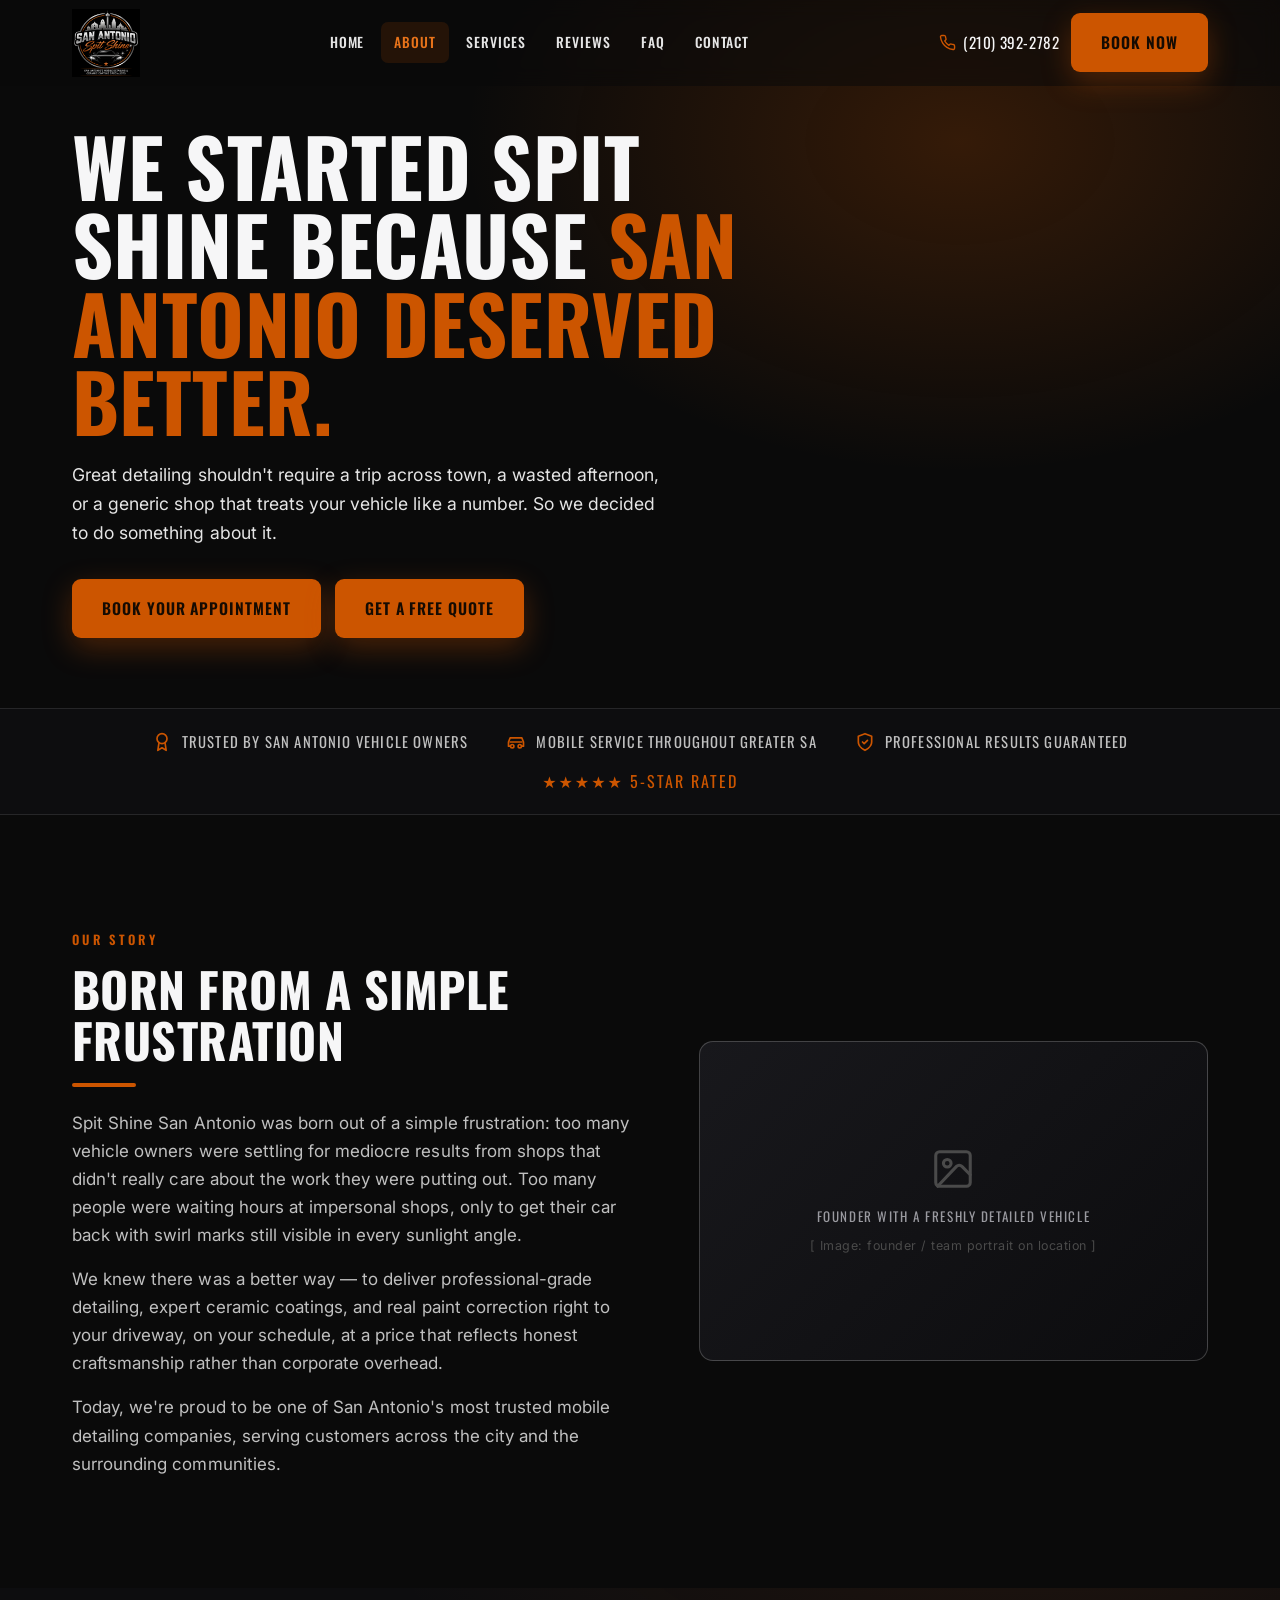
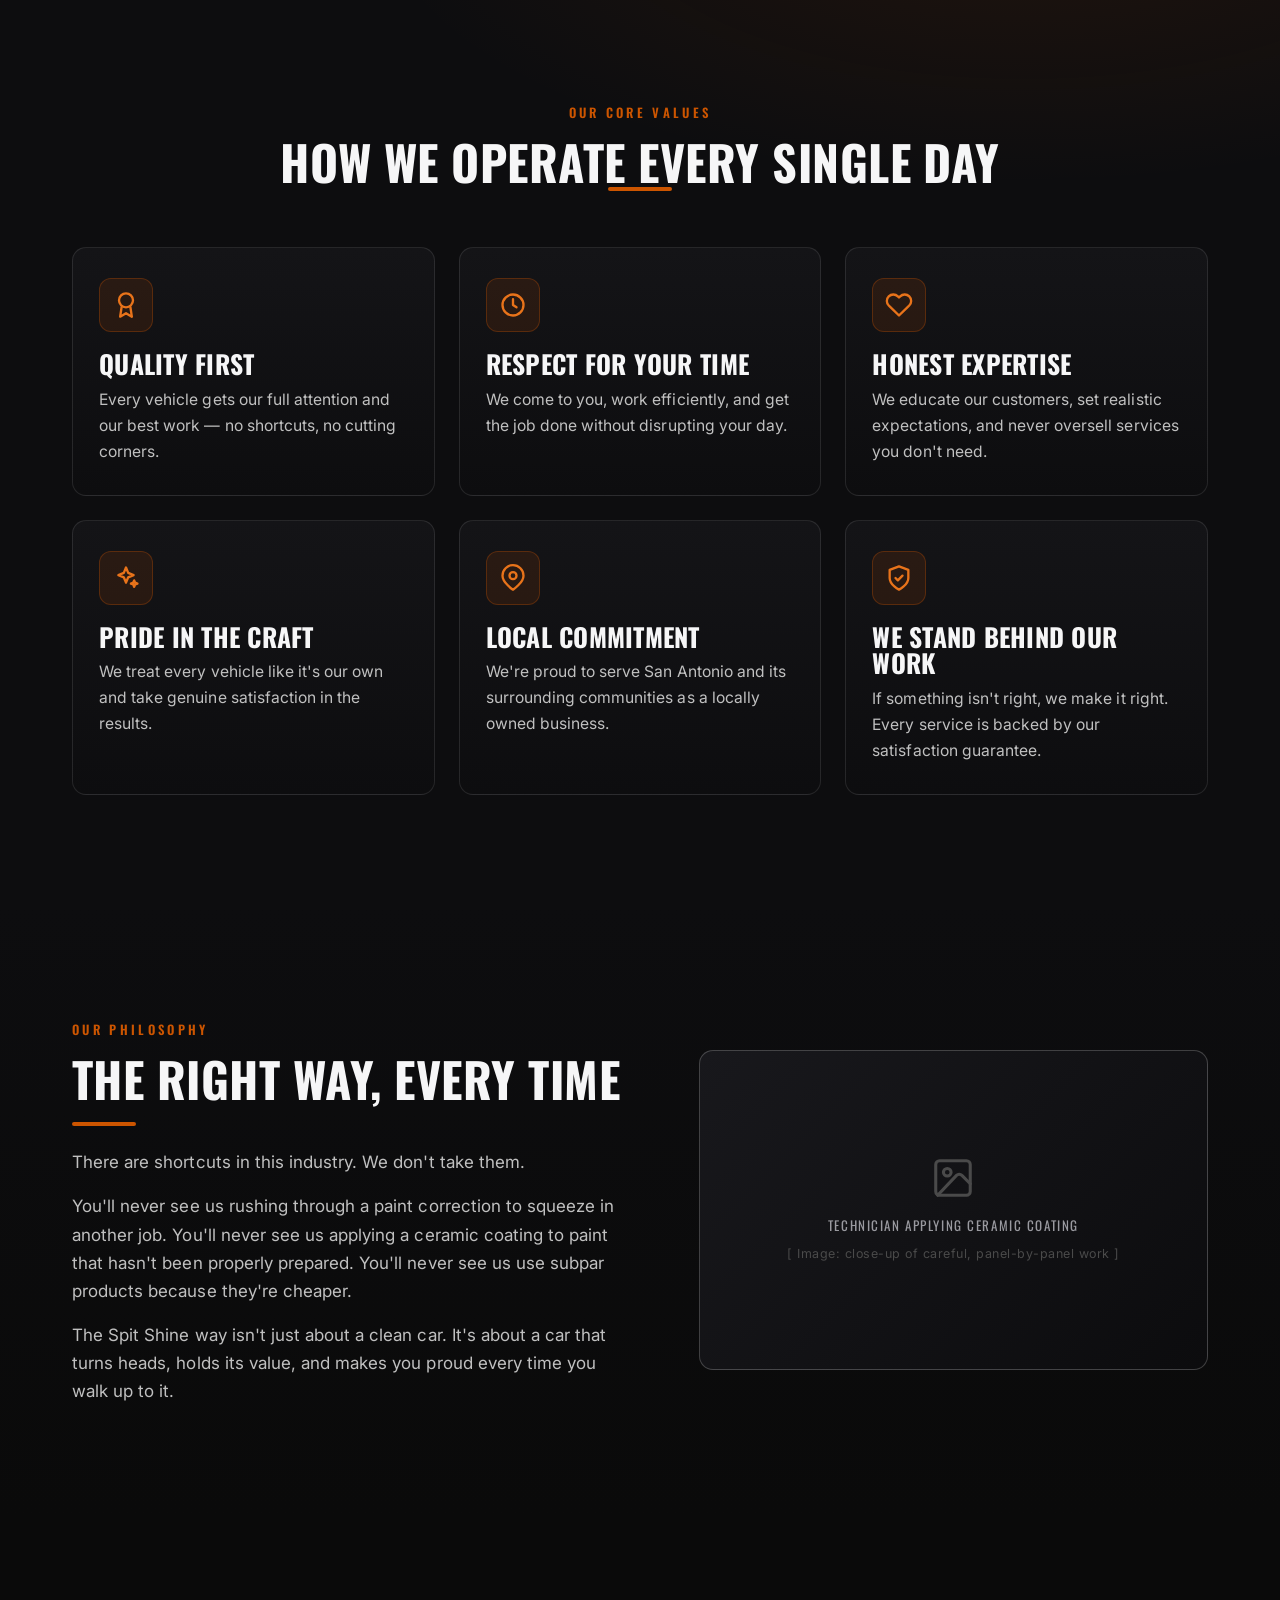
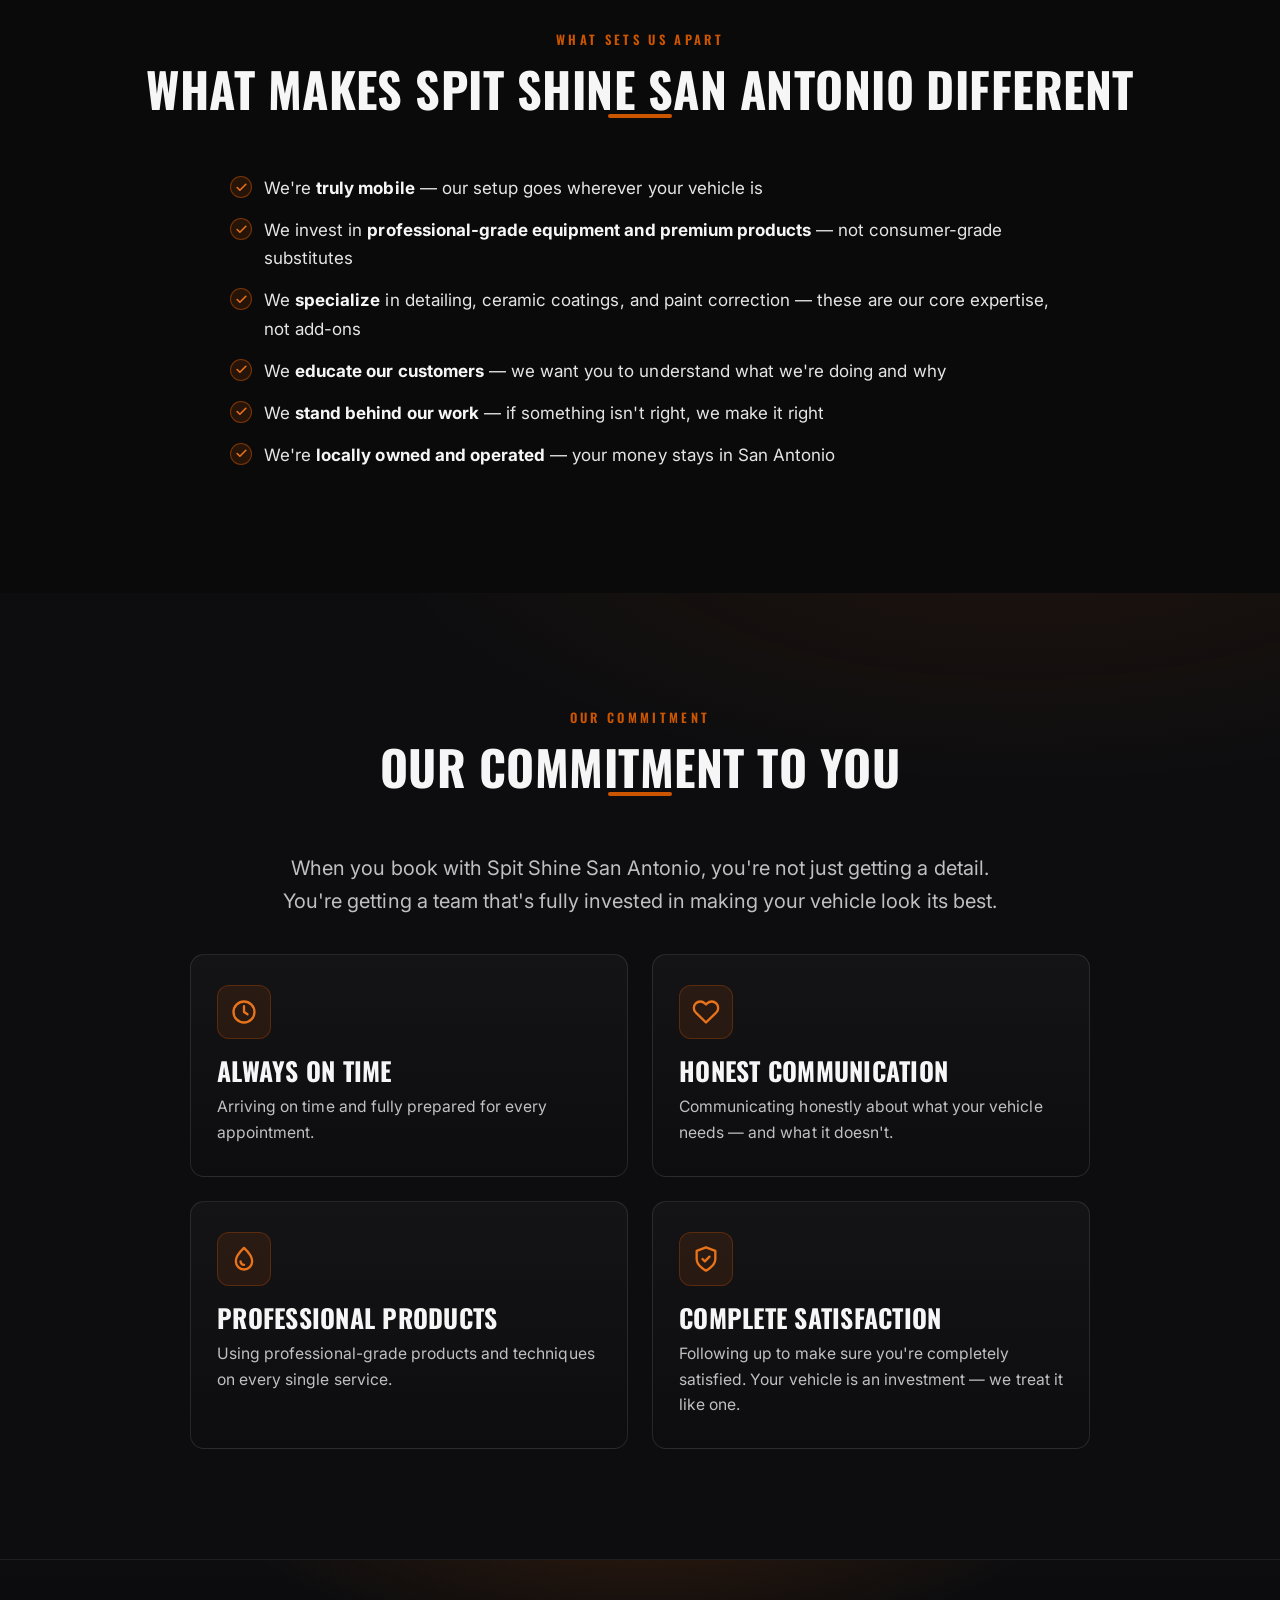
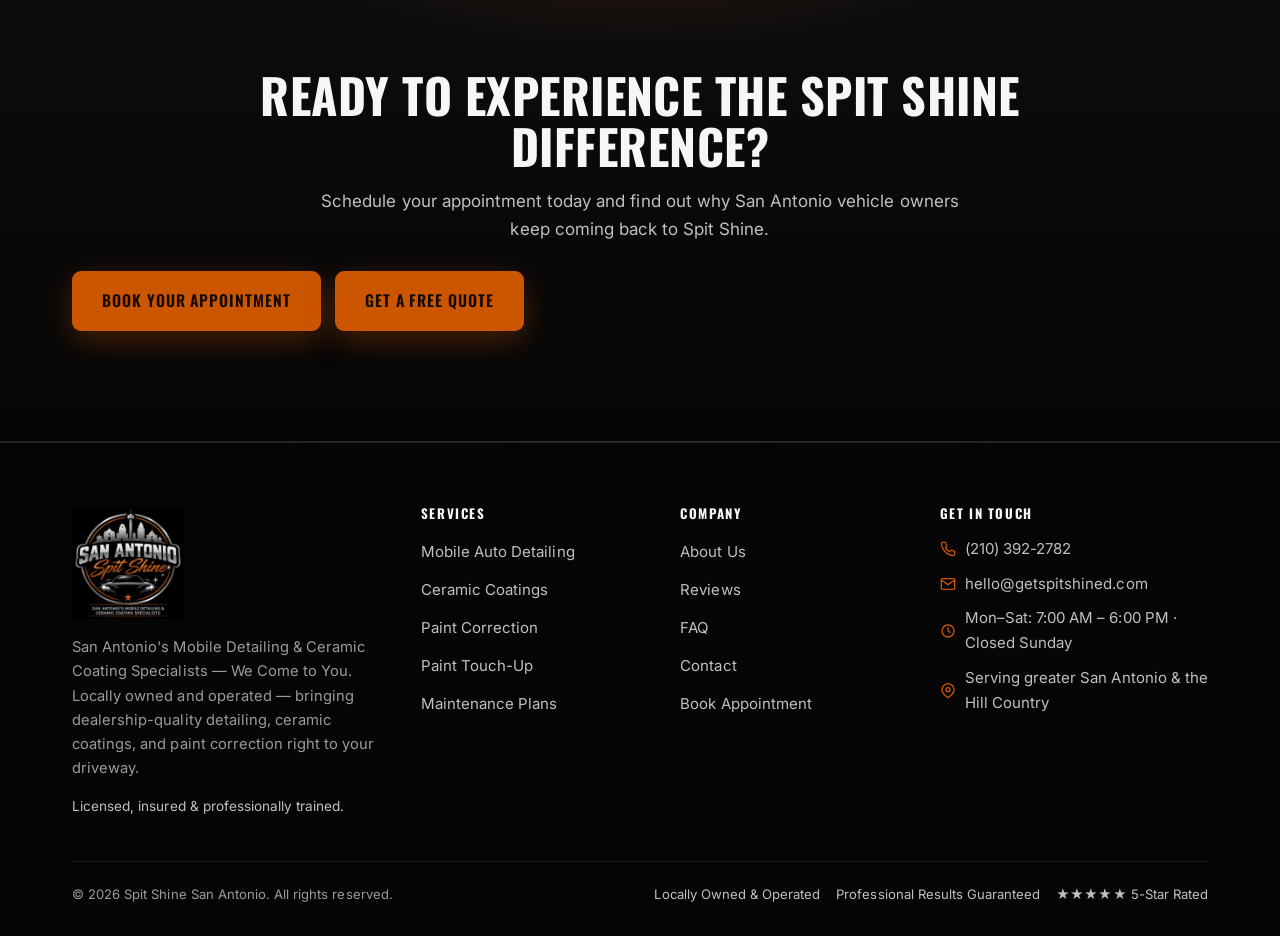
==== commit 55478576: "Add business listings kit + wire profile links into footer/schema - Add BUSINESS-LISTINGS.md: canoni" ====
--- a/about.html
+++ b/about.html
@@ -7,6 +7,7 @@
 <meta name="description" content="Learn about Spit Shine San Antonio — a locally owned mobile detailing, ceramic coating, and paint correction company serving the greater San Antonio area.">
 <meta name="robots" content="index, follow, max-image-preview:large">
 <link rel="canonical" href="https://getspitshined.com/about.html">
+<meta name="google-site-verification" content="dT4FZpMWy8QvIBUkkUJdFKKe6Mr5CoMp9AwIVbbx6-E">
 <meta name="theme-color" content="#0A0A0A">
 <meta name="author" content="Spit Shine San Antonio">
 <meta name="geo.region" content="US-TX">
@@ -135,7 +136,7 @@
         <a href="mailto:hello@getspitshined.com"><svg viewBox="0 0 24 24" fill="none" stroke="currentColor" stroke-width="2" stroke-linecap="round" stroke-linejoin="round"><rect x="2" y="4" width="20" height="16" rx="2"/><path d="m22 6-10 7L2 6"/></svg>hello@getspitshined.com</a>
         <p><svg viewBox="0 0 24 24" fill="none" stroke="currentColor" stroke-width="2" stroke-linecap="round" stroke-linejoin="round"><circle cx="12" cy="12" r="9"/><polyline points="12 7 12 12 15 14"/></svg>Mon–Sat: 7:00 AM – 6:00 PM · Closed Sunday</p>
         <p><svg viewBox="0 0 24 24" fill="none" stroke="currentColor" stroke-width="2" stroke-linecap="round" stroke-linejoin="round"><path d="M21 10c0 6-9 12-9 12s-9-6-9-12a9 9 0 0 1 18 0z"/><circle cx="12" cy="10" r="3"/></svg>Serving greater San Antonio &amp; the Hill Country</p>
-        <p style="margin-top:8px"><a href="#" aria-label="Facebook">Facebook</a> <a href="#" aria-label="Instagram">Instagram</a> <a href="#" aria-label="Google">Google</a></p>
+        
       </div>
     </div>
     <div class="footer-bottom">
--- a/css/styles.css
+++ b/css/styles.css
@@ -423,6 +423,9 @@
 .footer-col a { color: var(--silver); font-size: .94rem; }
 .footer-col a:hover { color: var(--orange-bright); }
 .footer-contact a, .footer-contact p { color: var(--silver); font-size: .94rem; margin-bottom: 10px; display: flex; align-items: center; gap: 9px; }
+.footer-contact .footer-social { flex-wrap: wrap; gap: 6px 14px; }
+.footer-contact .footer-social a { display: inline; margin: 0; color: var(--orange-bright); }
+.footer-contact .footer-social a:hover { color: var(--orange); }
 .footer-contact svg { width: 16px; height: 16px; color: var(--orange); flex: none; }
 .footer-bottom { border-top: 1px solid var(--line); margin-top: 44px; padding-top: 22px; display: flex; flex-wrap: wrap; justify-content: space-between; gap: 12px; color: var(--muted); font-size: .82rem; }
 .footer-bottom .badges { display: flex; gap: 16px; flex-wrap: wrap; }
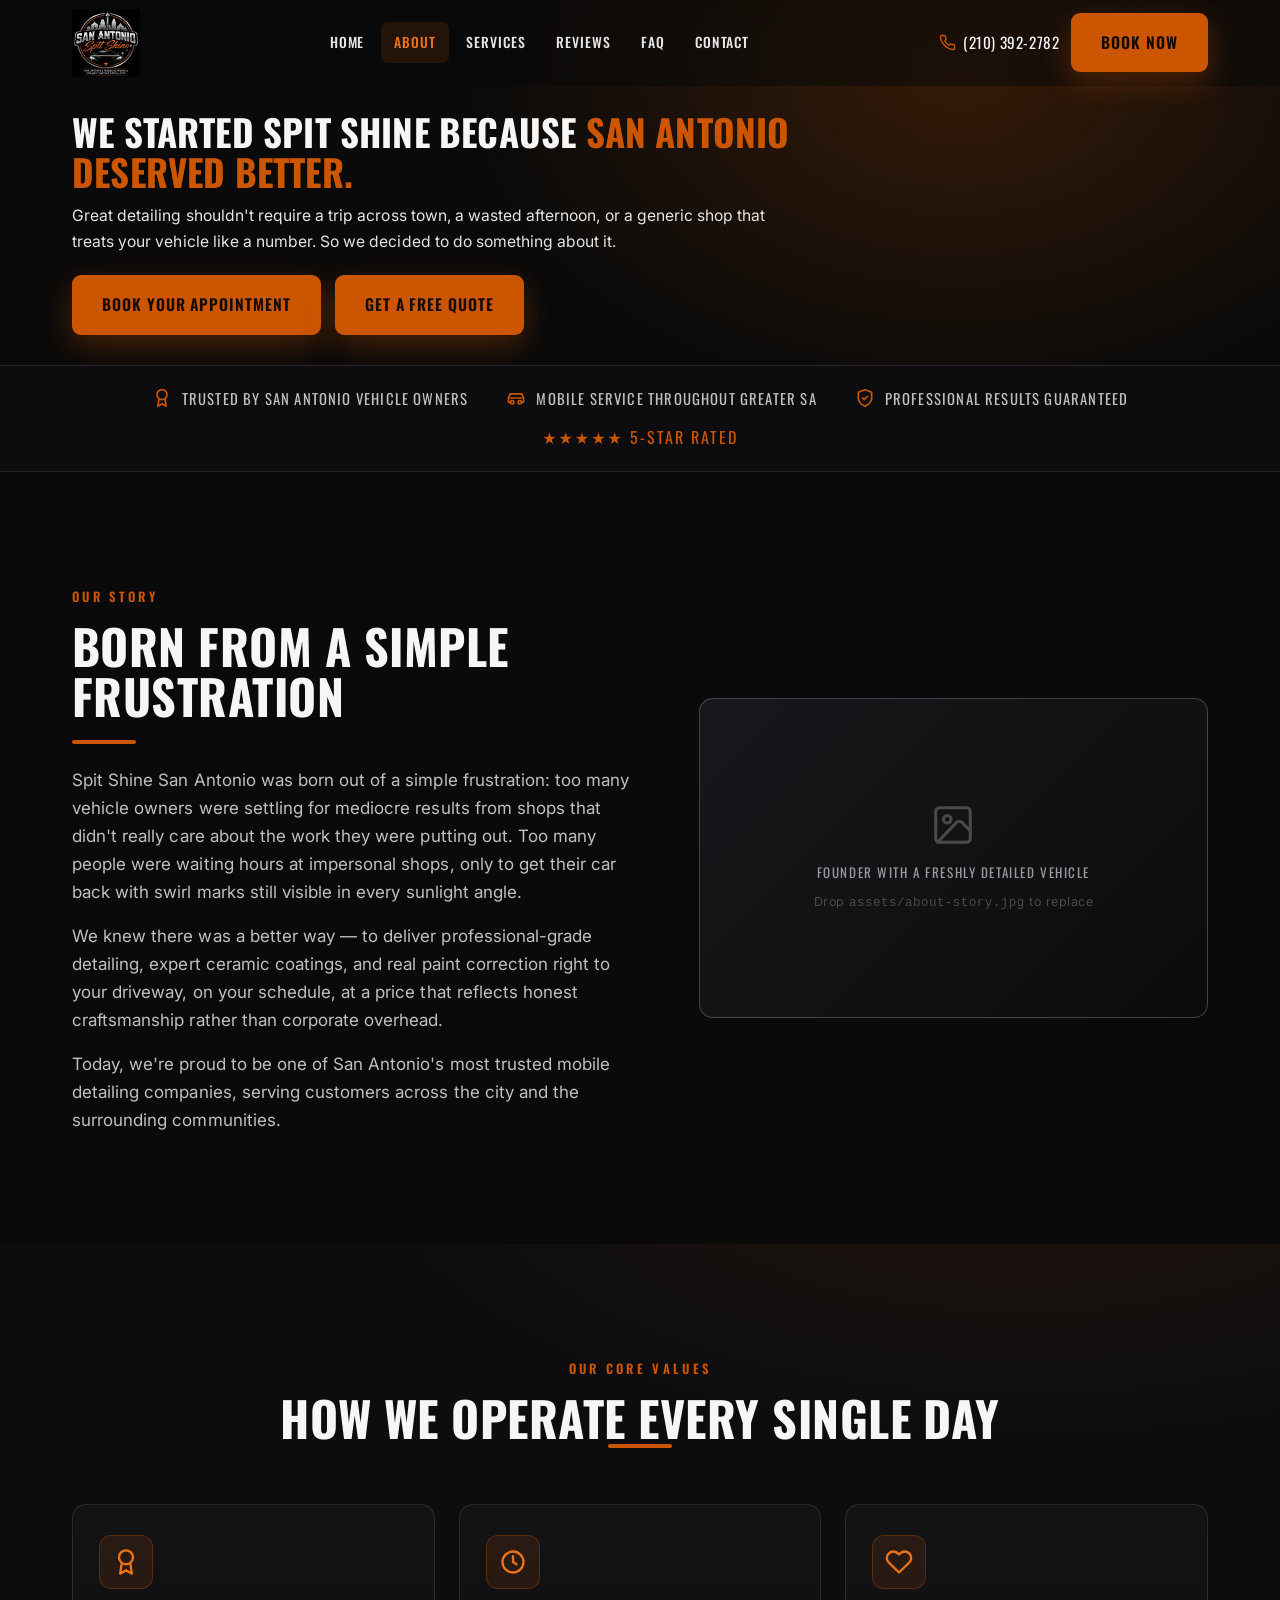
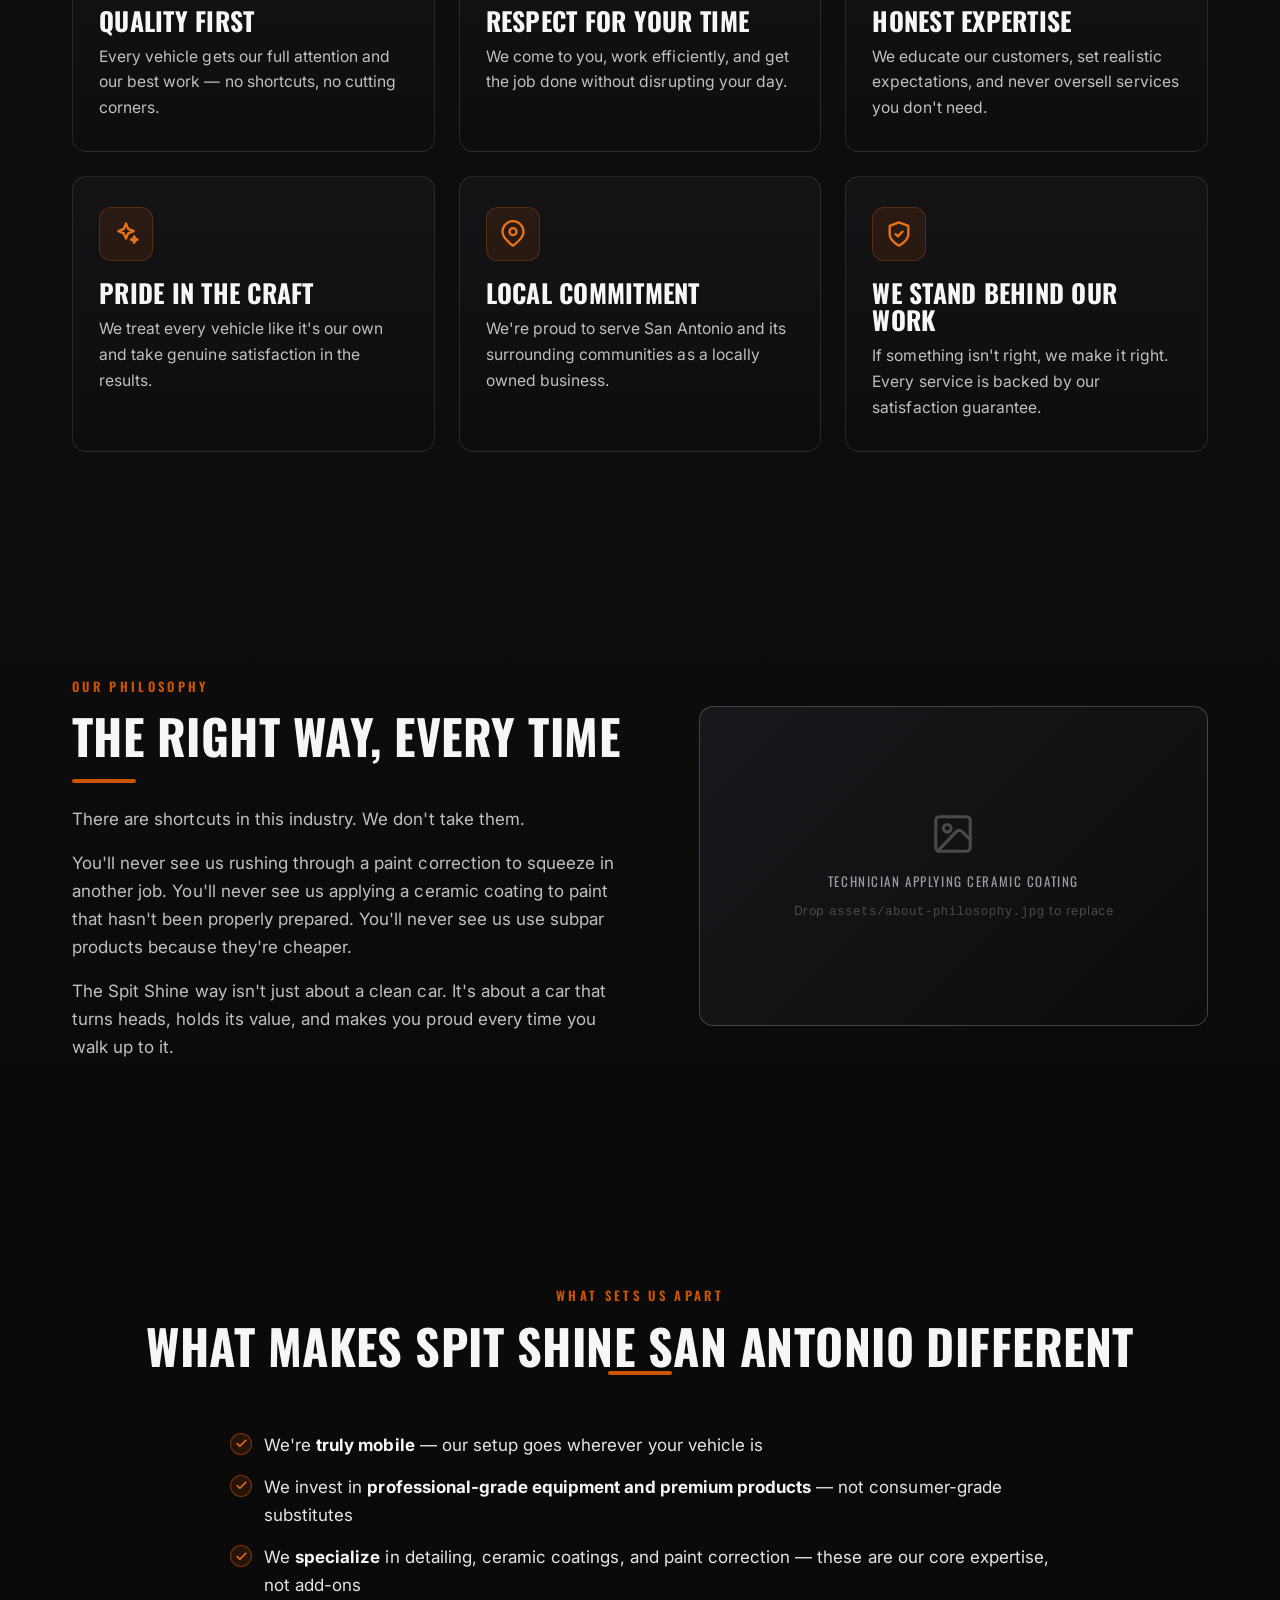
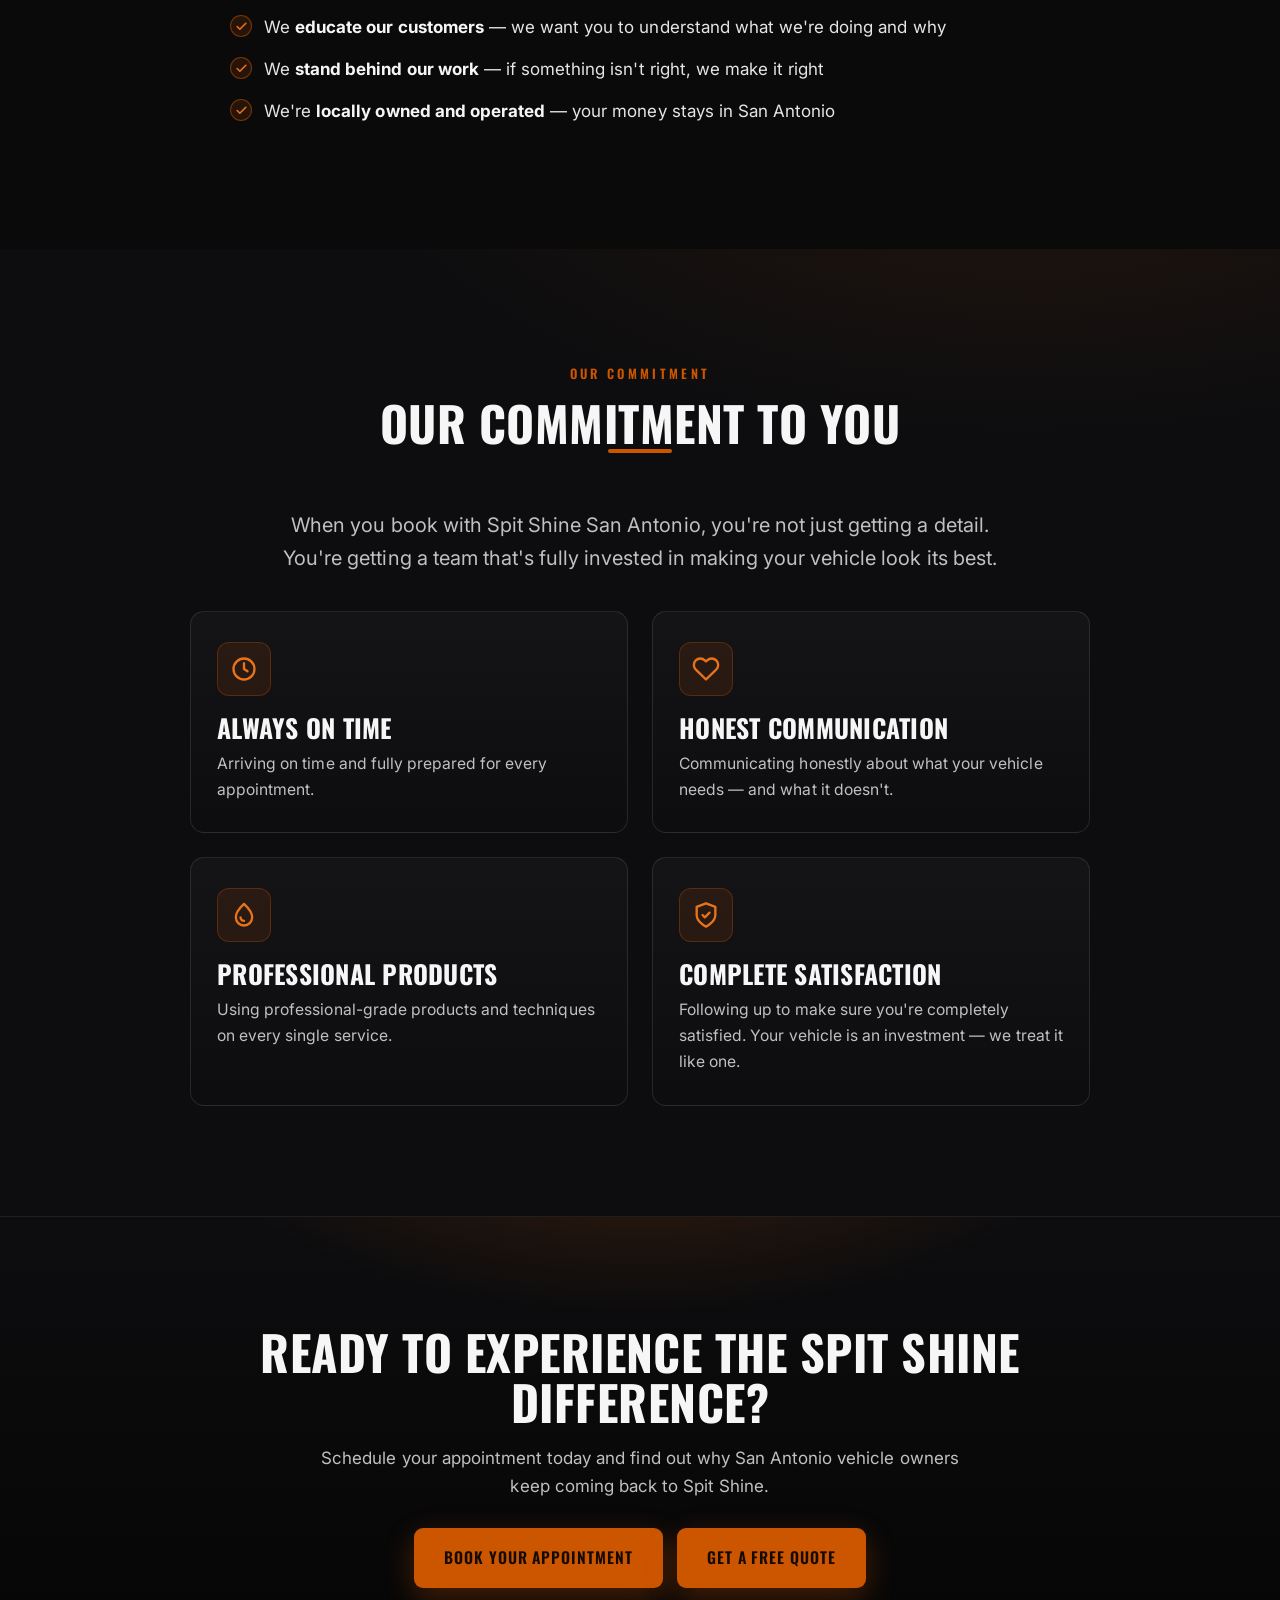
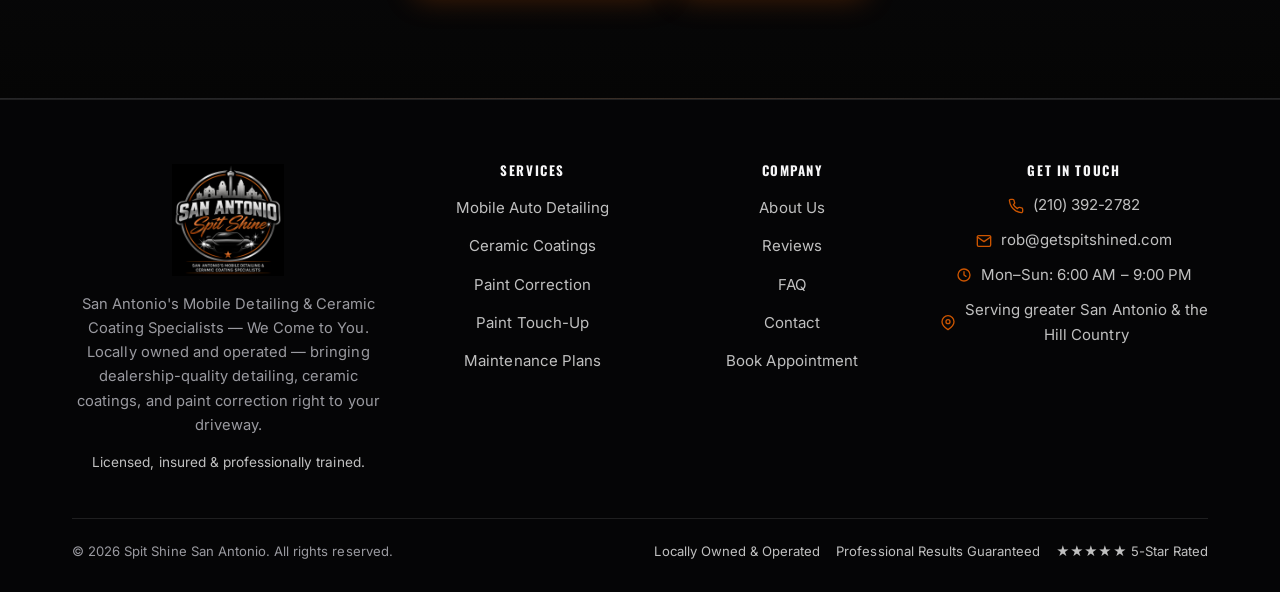
==== commit e69a9ac3: "Punch-list fixes: hours/email, centering, compact heroes, map, images Content: - Footer + contact em" ====
--- a/about.html
+++ b/about.html
@@ -34,7 +34,7 @@
 <link rel="stylesheet" href="css/styles.css">
 <link href="https://assets.calendly.com/assets/external/widget.css" rel="stylesheet">
 <script src="https://assets.calendly.com/assets/external/widget.js" type="text/javascript" async></script>
-<script type="application/ld+json">{"@context": "https://schema.org", "@type": "AutoDetailing", "@id": "https://getspitshined.com/#business", "name": "Spit Shine San Antonio", "image": "https://getspitshined.com/assets/logo.png", "logo": "https://getspitshined.com/assets/logo.png", "url": "https://getspitshined.com", "telephone": "+12103922782", "email": "hello@getspitshined.com", "priceRange": "$$", "slogan": "San Antonio's Mobile Detailing & Ceramic Coating Specialists \u2014 We Come to You.", "description": "Locally owned mobile auto detailing, ceramic coating, and paint correction serving San Antonio, TX and surrounding areas. We come to you.", "address": {"@type": "PostalAddress", "addressLocality": "San Antonio", "addressRegion": "TX", "addressCountry": "US"}, "geo": {"@type": "GeoCoordinates", "latitude": 29.4241, "longitude": -98.4936}, "areaServed": [{"@type": "City", "name": "San Antonio"}, {"@type": "City", "name": "Boerne"}, {"@type": "City", "name": "New Braunfels"}, {"@type": "City", "name": "Schertz"}, {"@type": "City", "name": "Cibolo"}, {"@type": "City", "name": "Converse"}, {"@type": "City", "name": "Universal City"}, {"@type": "City", "name": "Helotes"}, {"@type": "City", "name": "Leon Valley"}, {"@type": "City", "name": "Alamo Heights"}, {"@type": "City", "name": "Stone Oak"}, {"@type": "City", "name": "Windcrest"}, {"@type": "City", "name": "Live Oak"}, {"@type": "City", "name": "Olmos Park"}], "openingHoursSpecification": [{"@type": "OpeningHoursSpecification", "dayOfWeek": ["Monday", "Tuesday", "Wednesday", "Thursday", "Friday", "Saturday"], "opens": "07:00", "closes": "18:00"}], "sameAs": [], "makesOffer": [{"@type": "Offer", "itemOffered": {"@type": "Service", "name": "Mobile Auto Detailing"}}, {"@type": "Offer", "itemOffered": {"@type": "Service", "name": "Ceramic Coating"}}, {"@type": "Offer", "itemOffered": {"@type": "Service", "name": "Paint Correction"}}, {"@type": "Offer", "itemOffered": {"@type": "Service", "name": "Paint Touch-Up"}}]}</script>
+<script type="application/ld+json">{"@context": "https://schema.org", "@type": "AutoDetailing", "@id": "https://getspitshined.com/#business", "name": "Spit Shine San Antonio", "image": "https://getspitshined.com/assets/logo.png", "logo": "https://getspitshined.com/assets/logo.png", "url": "https://getspitshined.com", "telephone": "+12103922782", "email": "rob@getspitshined.com", "priceRange": "$$", "slogan": "San Antonio's Mobile Detailing & Ceramic Coating Specialists \u2014 We Come to You.", "description": "Locally owned mobile auto detailing, ceramic coating, and paint correction serving San Antonio, TX and surrounding areas. We come to you.", "address": {"@type": "PostalAddress", "addressLocality": "San Antonio", "addressRegion": "TX", "addressCountry": "US"}, "geo": {"@type": "GeoCoordinates", "latitude": 29.4241, "longitude": -98.4936}, "areaServed": [{"@type": "City", "name": "San Antonio"}, {"@type": "City", "name": "Boerne"}, {"@type": "City", "name": "New Braunfels"}, {"@type": "City", "name": "Schertz"}, {"@type": "City", "name": "Cibolo"}, {"@type": "City", "name": "Converse"}, {"@type": "City", "name": "Universal City"}, {"@type": "City", "name": "Helotes"}, {"@type": "City", "name": "Leon Valley"}, {"@type": "City", "name": "Alamo Heights"}, {"@type": "City", "name": "Stone Oak"}, {"@type": "City", "name": "Windcrest"}, {"@type": "City", "name": "Live Oak"}, {"@type": "City", "name": "Olmos Park"}], "openingHoursSpecification": [{"@type": "OpeningHoursSpecification", "dayOfWeek": ["Monday", "Tuesday", "Wednesday", "Thursday", "Friday", "Saturday", "Sunday"], "opens": "06:00", "closes": "21:00"}], "sameAs": [], "makesOffer": [{"@type": "Offer", "itemOffered": {"@type": "Service", "name": "Mobile Auto Detailing"}}, {"@type": "Offer", "itemOffered": {"@type": "Service", "name": "Ceramic Coating"}}, {"@type": "Offer", "itemOffered": {"@type": "Service", "name": "Paint Correction"}}, {"@type": "Offer", "itemOffered": {"@type": "Service", "name": "Paint Touch-Up"}}]}</script>
 </head>
 <body data-calendly="https://calendly.com/faulkner-rob14?background_color=000000&text_color=cb5b11&primary_color=9a9a9a">
 <a class="skip-link" href="#main" style="position:absolute;left:-9999px;top:0;background:var(--orange);color:#150b02;padding:10px 16px;z-index:200;border-radius:0 0 8px 0;" onfocus="this.style.left='0'" onblur="this.style.left='-9999px'">Skip to content</a>
@@ -75,7 +75,7 @@
             <p>Today, we're proud to be one of San Antonio's most trusted mobile detailing companies,
             serving customers across the city and the surrounding communities.</p>
           </div>
-          <div class="media reveal"><div class="ph"><svg viewBox="0 0 24 24" fill="none" stroke="currentColor" stroke-width="1.6" stroke-linecap="round" stroke-linejoin="round"><rect x="3" y="3" width="18" height="18" rx="2"/><circle cx="9" cy="9" r="2"/><path d="m21 15-4.35-4.35a2 2 0 0 0-2.83 0L4 21"/></svg>Founder With a Freshly Detailed Vehicle<small>[ Image: founder / team portrait on location ]</small></div></div>
+          <div class="media reveal"><div class="ph"><svg viewBox="0 0 24 24" fill="none" stroke="currentColor" stroke-width="1.6" stroke-linecap="round" stroke-linejoin="round"><rect x="3" y="3" width="18" height="18" rx="2"/><circle cx="9" cy="9" r="2"/><path d="m21 15-4.35-4.35a2 2 0 0 0-2.83 0L4 21"/></svg>Founder With a Freshly Detailed Vehicle<small>Drop <code>assets/about-story.jpg</code> to replace</small></div></div>
         </div></div></section><section class="section section--alt"><div class="container"><div class="section-head center reveal"><span class="eyebrow">Our Core Values</span><h2>How We Operate Every Single Day</h2><div class="divider-orange"></div></div>
         <div class="grid grid-3">
           <div class="card reveal"><div class="icon"><svg viewBox="0 0 24 24" fill="none" stroke="currentColor" stroke-width="2" stroke-linecap="round" stroke-linejoin="round"><circle cx="12" cy="8" r="6"/><path d="M8.21 13.89 7 22l5-3 5 3-1.21-8.11"/></svg></div><h3>Quality First</h3><p>Every vehicle gets our full attention and our best work — no shortcuts, no cutting corners.</p></div>
@@ -85,7 +85,7 @@
           <div class="card reveal"><div class="icon"><svg viewBox="0 0 24 24" fill="none" stroke="currentColor" stroke-width="2" stroke-linecap="round" stroke-linejoin="round"><path d="M21 10c0 6-9 12-9 12s-9-6-9-12a9 9 0 0 1 18 0z"/><circle cx="12" cy="10" r="3"/></svg></div><h3>Local Commitment</h3><p>We're proud to serve San Antonio and its surrounding communities as a locally owned business.</p></div>
           <div class="card reveal"><div class="icon"><svg viewBox="0 0 24 24" fill="none" stroke="currentColor" stroke-width="2" stroke-linecap="round" stroke-linejoin="round"><path d="M12 22s8-4 8-10V5l-8-3-8 3v7c0 6 8 10 8 10z"/><polyline points="9 12 11 14 15 10"/></svg></div><h3>We Stand Behind Our Work</h3><p>If something isn't right, we make it right. Every service is backed by our satisfaction guarantee.</p></div>
         </div></div></section><section class="section section--panel"><div class="container"><div class="split reverse">
-          <div class="media reveal"><div class="ph"><svg viewBox="0 0 24 24" fill="none" stroke="currentColor" stroke-width="1.6" stroke-linecap="round" stroke-linejoin="round"><rect x="3" y="3" width="18" height="18" rx="2"/><circle cx="9" cy="9" r="2"/><path d="m21 15-4.35-4.35a2 2 0 0 0-2.83 0L4 21"/></svg>Technician Applying Ceramic Coating<small>[ Image: close-up of careful, panel-by-panel work ]</small></div></div>
+          <div class="media reveal"><div class="ph"><svg viewBox="0 0 24 24" fill="none" stroke="currentColor" stroke-width="1.6" stroke-linecap="round" stroke-linejoin="round"><rect x="3" y="3" width="18" height="18" rx="2"/><circle cx="9" cy="9" r="2"/><path d="m21 15-4.35-4.35a2 2 0 0 0-2.83 0L4 21"/></svg>Technician Applying Ceramic Coating<small>Drop <code>assets/about-philosophy.jpg</code> to replace</small></div></div>
           <div class="body reveal">
             <span class="eyebrow">Our Philosophy</span>
             <h2>The Right Way, Every Time</h2>
@@ -133,8 +133,8 @@
       <div class="footer-col footer-contact">
         <h4>Get In Touch</h4>
         <a href="tel:+12103922782"><svg viewBox="0 0 24 24" fill="none" stroke="currentColor" stroke-width="2" stroke-linecap="round" stroke-linejoin="round"><path d="M22 16.92v3a2 2 0 0 1-2.18 2 19.79 19.79 0 0 1-8.63-3.07 19.5 19.5 0 0 1-6-6 19.79 19.79 0 0 1-3.07-8.67A2 2 0 0 1 4.11 2h3a2 2 0 0 1 2 1.72c.13.96.36 1.9.7 2.81a2 2 0 0 1-.45 2.11L8.09 9.91a16 16 0 0 0 6 6l1.27-1.27a2 2 0 0 1 2.11-.45c.91.34 1.85.57 2.81.7A2 2 0 0 1 22 16.92z"/></svg>(210) 392-2782</a>
-        <a href="mailto:hello@getspitshined.com"><svg viewBox="0 0 24 24" fill="none" stroke="currentColor" stroke-width="2" stroke-linecap="round" stroke-linejoin="round"><rect x="2" y="4" width="20" height="16" rx="2"/><path d="m22 6-10 7L2 6"/></svg>hello@getspitshined.com</a>
-        <p><svg viewBox="0 0 24 24" fill="none" stroke="currentColor" stroke-width="2" stroke-linecap="round" stroke-linejoin="round"><circle cx="12" cy="12" r="9"/><polyline points="12 7 12 12 15 14"/></svg>Mon–Sat: 7:00 AM – 6:00 PM · Closed Sunday</p>
+        <a href="mailto:rob@getspitshined.com"><svg viewBox="0 0 24 24" fill="none" stroke="currentColor" stroke-width="2" stroke-linecap="round" stroke-linejoin="round"><rect x="2" y="4" width="20" height="16" rx="2"/><path d="m22 6-10 7L2 6"/></svg>rob@getspitshined.com</a>
+        <p><svg viewBox="0 0 24 24" fill="none" stroke="currentColor" stroke-width="2" stroke-linecap="round" stroke-linejoin="round"><circle cx="12" cy="12" r="9"/><polyline points="12 7 12 12 15 14"/></svg>Mon–Sun: 6:00 AM – 9:00 PM</p>
         <p><svg viewBox="0 0 24 24" fill="none" stroke="currentColor" stroke-width="2" stroke-linecap="round" stroke-linejoin="round"><path d="M21 10c0 6-9 12-9 12s-9-6-9-12a9 9 0 0 1 18 0z"/><circle cx="12" cy="10" r="3"/></svg>Serving greater San Antonio &amp; the Hill Country</p>
         
       </div>
--- a/css/styles.css
+++ b/css/styles.css
@@ -190,7 +190,14 @@
   padding: calc(var(--nav-h) + 40px) 0 70px;
   overflow: hidden;
 }
-.hero--page { min-height: 60vh; }
+/* Compact header for all non-home pages (home keeps the full-size hero).
+   Selectors use .hero.hero--page to outrank the base .hero h1 sizing. */
+.hero.hero--page { min-height: 0; padding: calc(var(--nav-h) + 26px) 0 30px; }
+.hero.hero--page .hero-inner { max-width: 880px; }
+.hero.hero--page h1 { font-size: clamp(1.6rem, 3.2vw, 2.3rem); line-height: 1.08; }
+.hero.hero--page .slogan { font-size: .95rem; margin-top: 10px; }
+.hero.hero--page .hero-sub { font-size: .98rem; margin-top: 12px; max-width: 720px; }
+.hero.hero--page .btn-row { margin-top: 20px; }
 .hero-bg { position: absolute; inset: 0; z-index: 0; }
 .hero-bg::after {
   content: ""; position: absolute; inset: 0;
@@ -324,6 +331,7 @@
 .pkg .checklist li { font-size: .92rem; margin-bottom: 9px; }
 .pkg .price-note { color: var(--muted); font-size: .82rem; margin-bottom: 16px; }
 .pkg .btn { margin-top: auto; }
+.pkg .card-link { align-self: center; }
 
 /* ---------- FAQ accordion ---------- */
 .faq { max-width: 880px; margin: 0 auto; }
@@ -352,6 +360,7 @@
 }
 .cta-band h2 { max-width: 820px; margin: 0 auto 16px; }
 .cta-band p { max-width: 640px; margin: 0 auto 28px; color: var(--silver); }
+.cta-band .btn-row { justify-content: center; }
 
 /* ---------- Forms ---------- */
 .form-wrap { background: linear-gradient(180deg, var(--panel), var(--ink)); border: 1px solid var(--line); border-radius: var(--radius); padding: clamp(24px, 4vw, 40px); }
@@ -387,7 +396,11 @@
 .info-card a { display: block; }
 
 /* service-area chips */
-.chips { display: flex; flex-wrap: wrap; gap: 10px; }
+.chips { display: flex; flex-wrap: wrap; gap: 10px; justify-content: center; }
+
+/* Google Map embed */
+.map-embed { border-radius: var(--radius); overflow: hidden; border: 1px solid var(--line-strong); line-height: 0; }
+.map-embed iframe { width: 100%; height: 420px; border: 0; display: block; }
 .chip { background: var(--panel); border: 1px solid var(--line-strong); border-radius: 30px; padding: 8px 16px; font-size: .9rem; color: var(--light); font-family: var(--font-display); text-transform: uppercase; letter-spacing: .05em; }
 .chip:hover { border-color: var(--orange); }
 
@@ -418,6 +431,12 @@
 .footer-grid { display: grid; grid-template-columns: 1.4fr 1fr 1fr 1.2fr; gap: 36px; }
 .site-footer .brand { margin-bottom: 16px; }
 .footer-about p { color: var(--muted); font-size: .92rem; max-width: 320px; }
+/* Center the footer columns: logo over its paragraph, and wrapped contact text. */
+.footer-grid { text-align: center; }
+.footer-about { display: flex; flex-direction: column; align-items: center; }
+.site-footer .footer-about .brand { justify-content: center; }
+.footer-about p { max-width: 360px; margin-left: auto; margin-right: auto; }
+.footer-contact a, .footer-contact p { justify-content: center; text-align: center; }
 .footer-col h4 { color: var(--white); letter-spacing: .12em; margin-bottom: 16px; font-size: .82rem; }
 .footer-col ul li { margin-bottom: 10px; }
 .footer-col a { color: var(--silver); font-size: .94rem; }
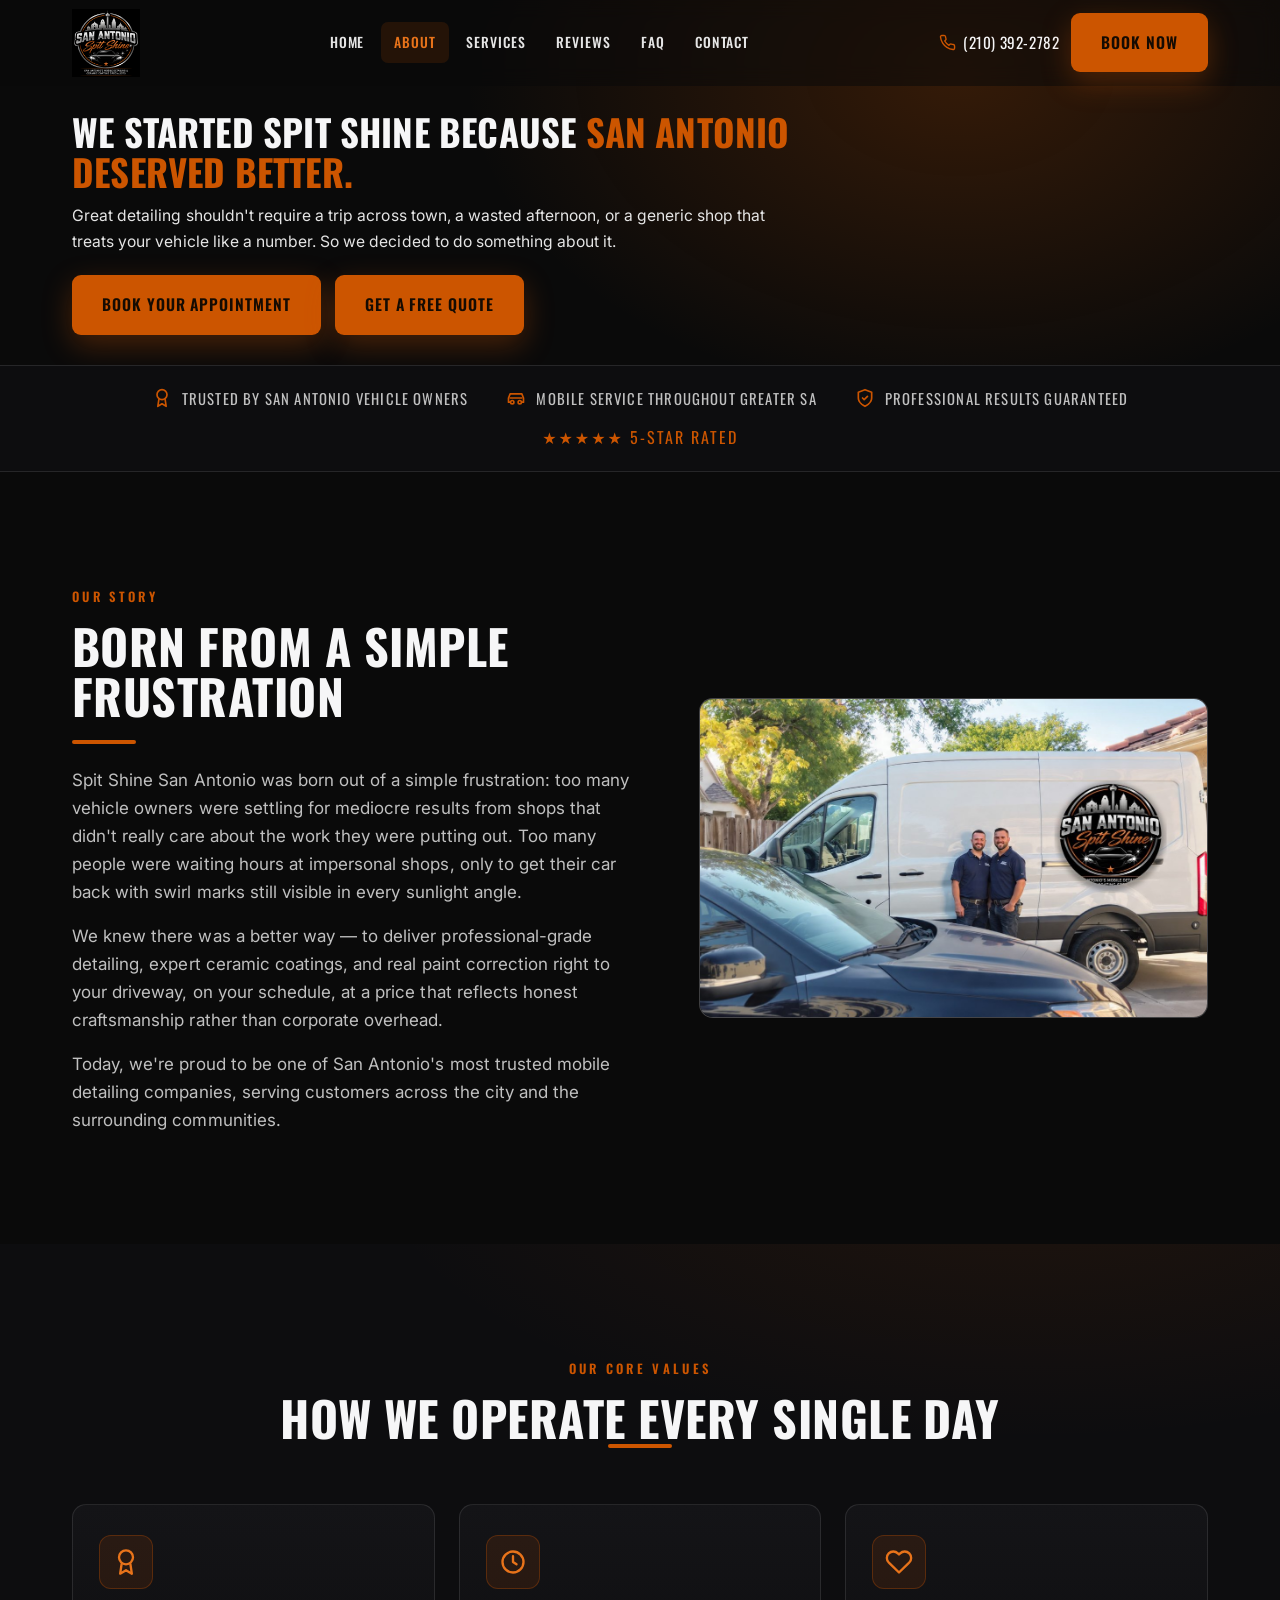
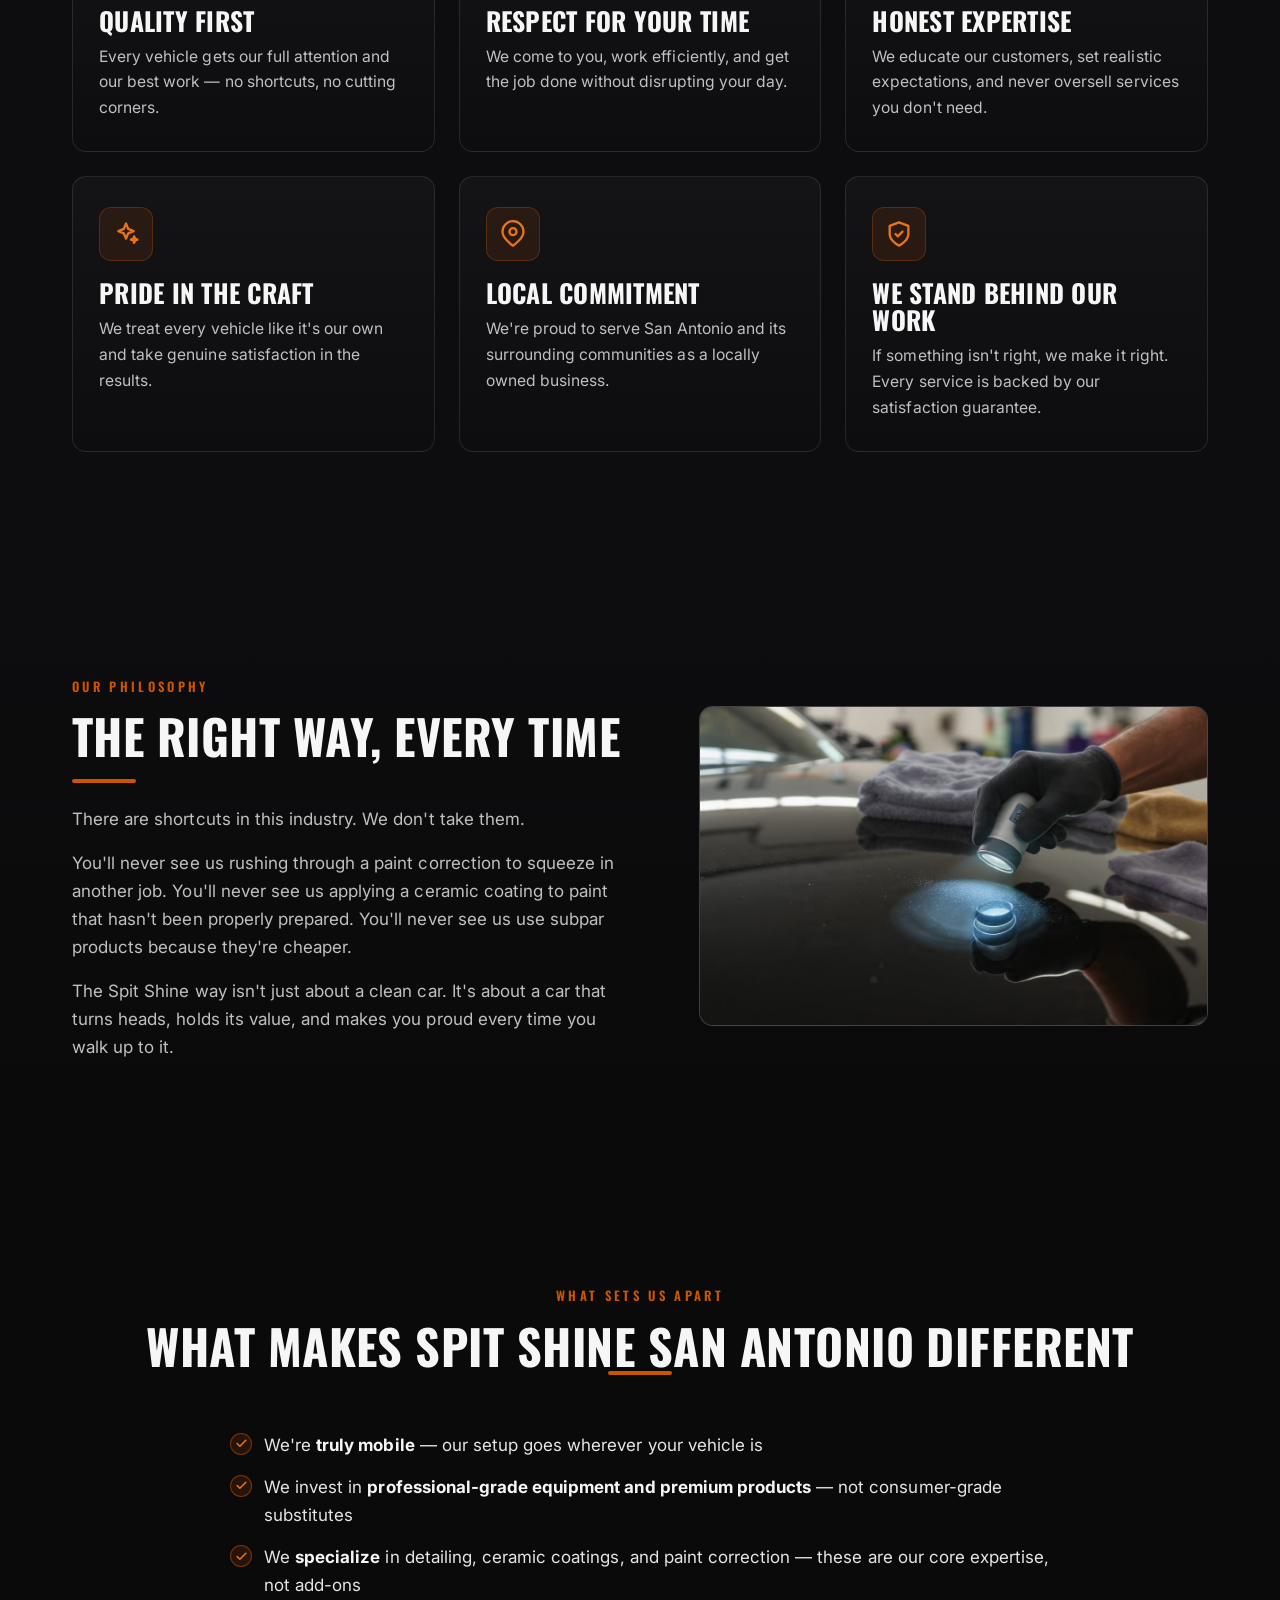
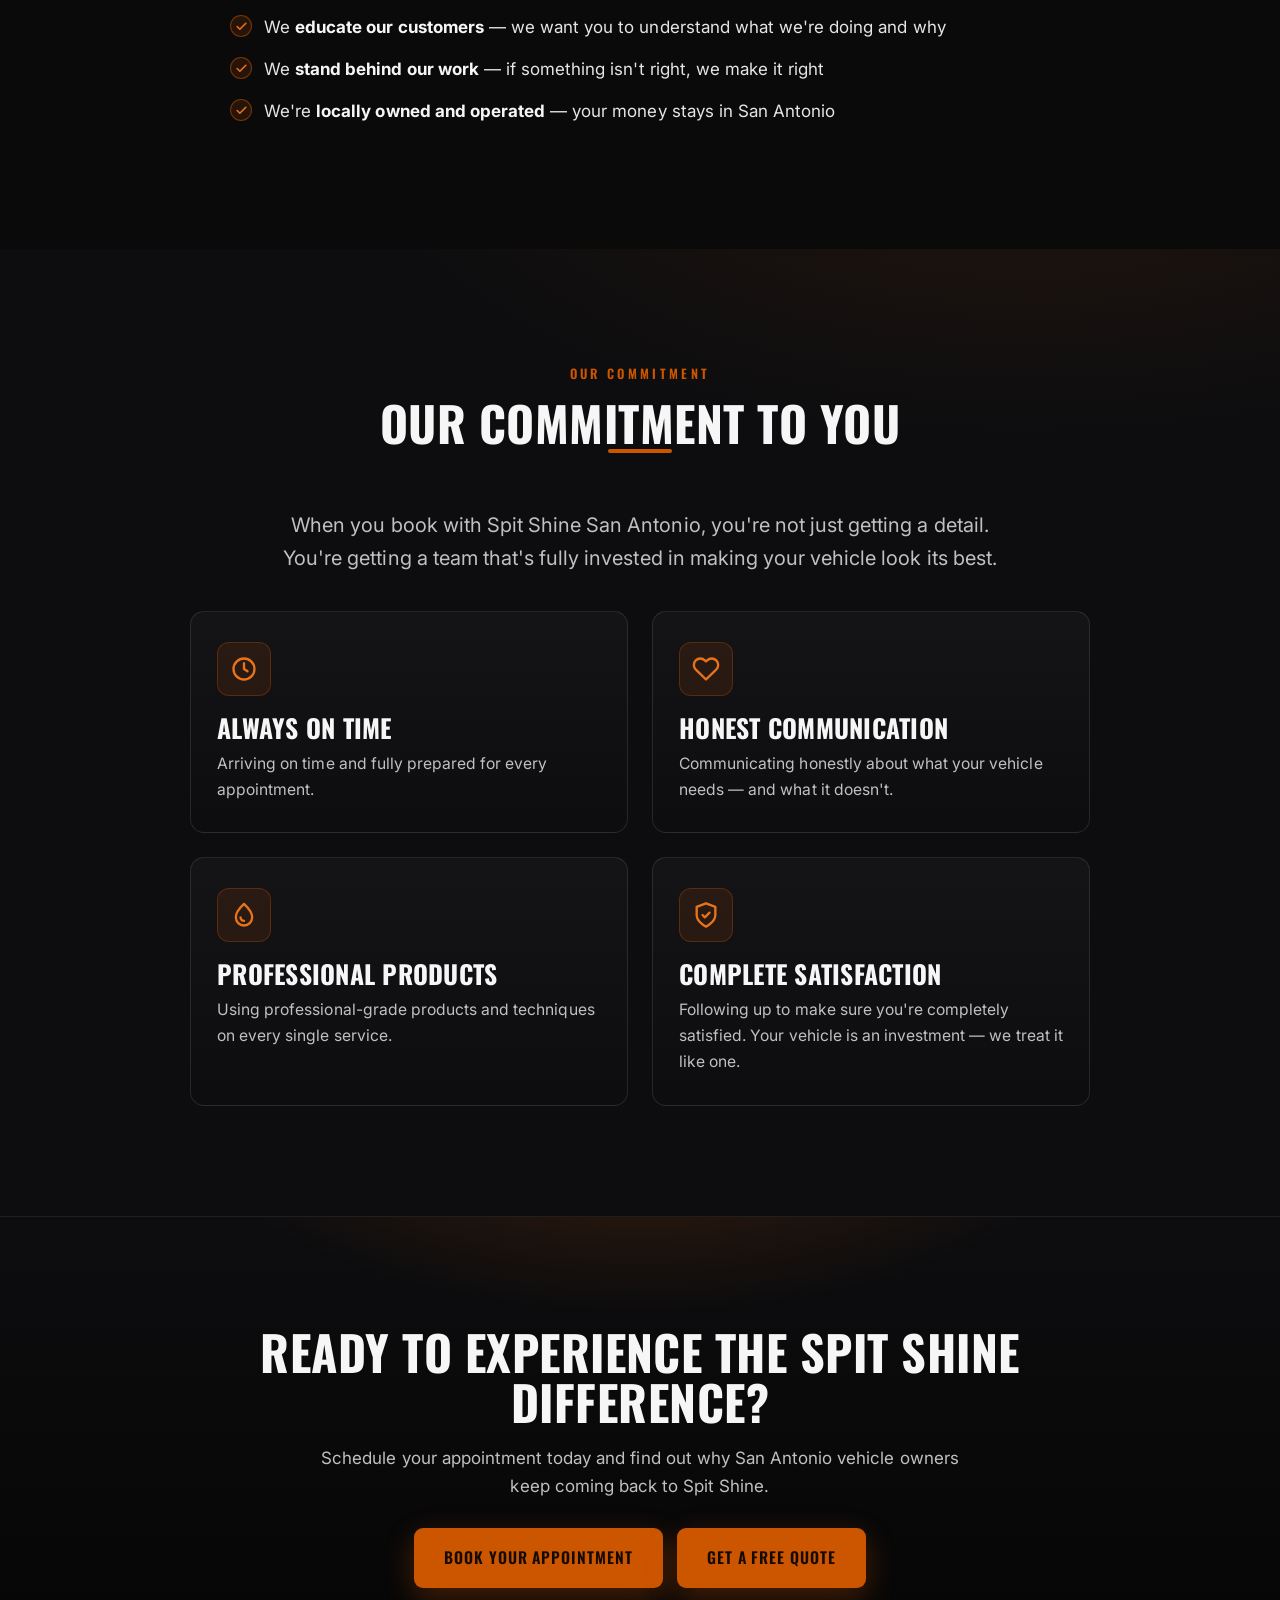
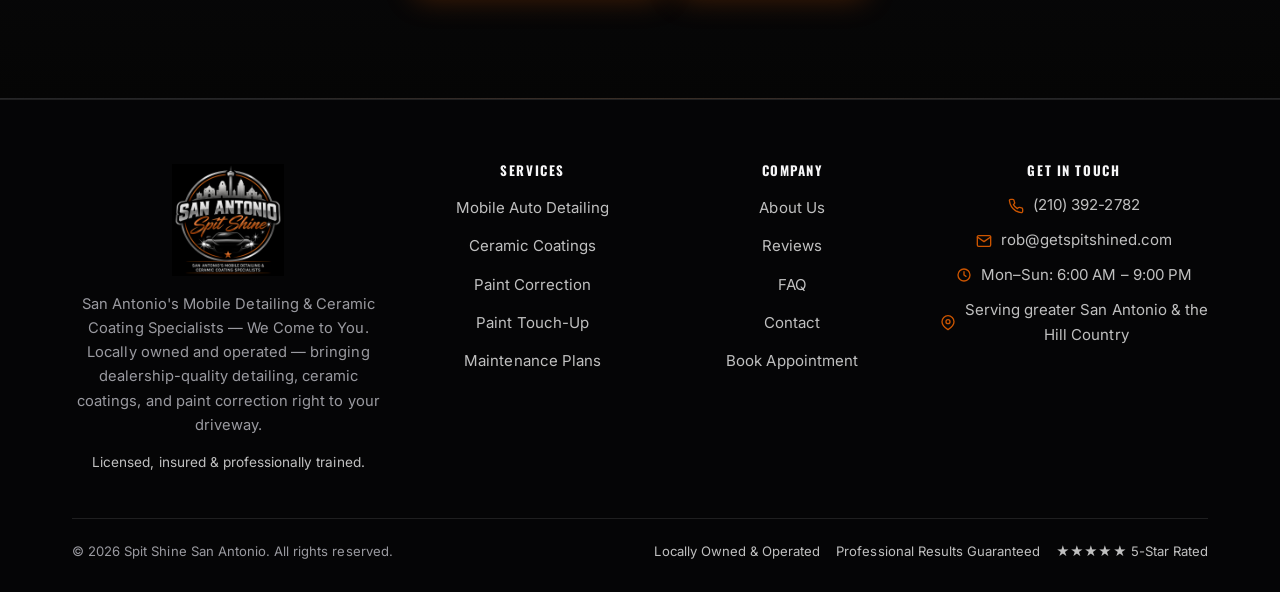
==== commit c5c4c674: "Fix uploaded image filenames + optimize, activating all 8 photos The 8 images were uploaded with a "" ====
--- a/about.html
+++ b/about.html
@@ -75,7 +75,7 @@
             <p>Today, we're proud to be one of San Antonio's most trusted mobile detailing companies,
             serving customers across the city and the surrounding communities.</p>
           </div>
-          <div class="media reveal"><div class="ph"><svg viewBox="0 0 24 24" fill="none" stroke="currentColor" stroke-width="1.6" stroke-linecap="round" stroke-linejoin="round"><rect x="3" y="3" width="18" height="18" rx="2"/><circle cx="9" cy="9" r="2"/><path d="m21 15-4.35-4.35a2 2 0 0 0-2.83 0L4 21"/></svg>Founder With a Freshly Detailed Vehicle<small>Drop <code>assets/about-story.jpg</code> to replace</small></div></div>
+          <div class="media reveal"><img src="assets/about-story.jpg" alt="Spit Shine San Antonio founder with a freshly detailed vehicle" loading="lazy" decoding="async"></div>
         </div></div></section><section class="section section--alt"><div class="container"><div class="section-head center reveal"><span class="eyebrow">Our Core Values</span><h2>How We Operate Every Single Day</h2><div class="divider-orange"></div></div>
         <div class="grid grid-3">
           <div class="card reveal"><div class="icon"><svg viewBox="0 0 24 24" fill="none" stroke="currentColor" stroke-width="2" stroke-linecap="round" stroke-linejoin="round"><circle cx="12" cy="8" r="6"/><path d="M8.21 13.89 7 22l5-3 5 3-1.21-8.11"/></svg></div><h3>Quality First</h3><p>Every vehicle gets our full attention and our best work — no shortcuts, no cutting corners.</p></div>
@@ -85,7 +85,7 @@
           <div class="card reveal"><div class="icon"><svg viewBox="0 0 24 24" fill="none" stroke="currentColor" stroke-width="2" stroke-linecap="round" stroke-linejoin="round"><path d="M21 10c0 6-9 12-9 12s-9-6-9-12a9 9 0 0 1 18 0z"/><circle cx="12" cy="10" r="3"/></svg></div><h3>Local Commitment</h3><p>We're proud to serve San Antonio and its surrounding communities as a locally owned business.</p></div>
           <div class="card reveal"><div class="icon"><svg viewBox="0 0 24 24" fill="none" stroke="currentColor" stroke-width="2" stroke-linecap="round" stroke-linejoin="round"><path d="M12 22s8-4 8-10V5l-8-3-8 3v7c0 6 8 10 8 10z"/><polyline points="9 12 11 14 15 10"/></svg></div><h3>We Stand Behind Our Work</h3><p>If something isn't right, we make it right. Every service is backed by our satisfaction guarantee.</p></div>
         </div></div></section><section class="section section--panel"><div class="container"><div class="split reverse">
-          <div class="media reveal"><div class="ph"><svg viewBox="0 0 24 24" fill="none" stroke="currentColor" stroke-width="1.6" stroke-linecap="round" stroke-linejoin="round"><rect x="3" y="3" width="18" height="18" rx="2"/><circle cx="9" cy="9" r="2"/><path d="m21 15-4.35-4.35a2 2 0 0 0-2.83 0L4 21"/></svg>Technician Applying Ceramic Coating<small>Drop <code>assets/about-philosophy.jpg</code> to replace</small></div></div>
+          <div class="media reveal"><img src="assets/about-philosophy.jpg" alt="Technician carefully applying ceramic coating panel by panel" loading="lazy" decoding="async"></div>
           <div class="body reveal">
             <span class="eyebrow">Our Philosophy</span>
             <h2>The Right Way, Every Time</h2>
